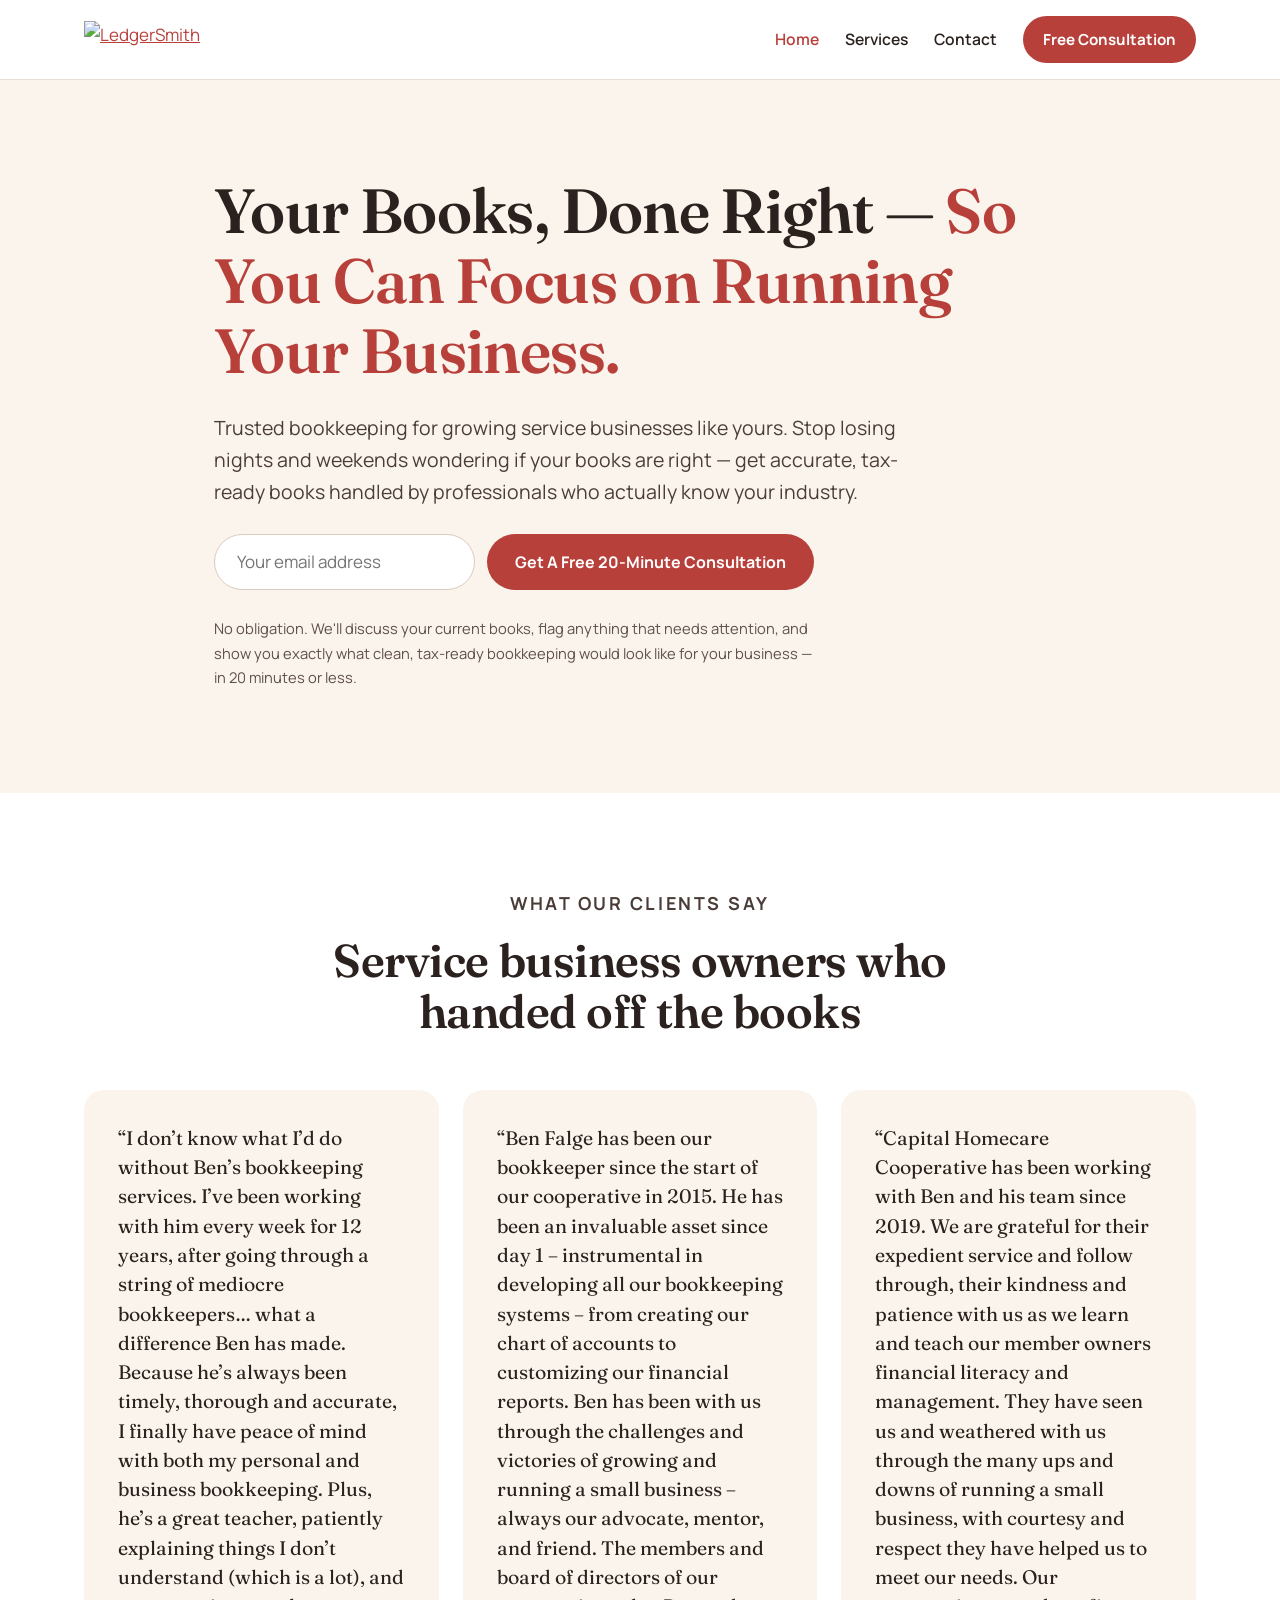
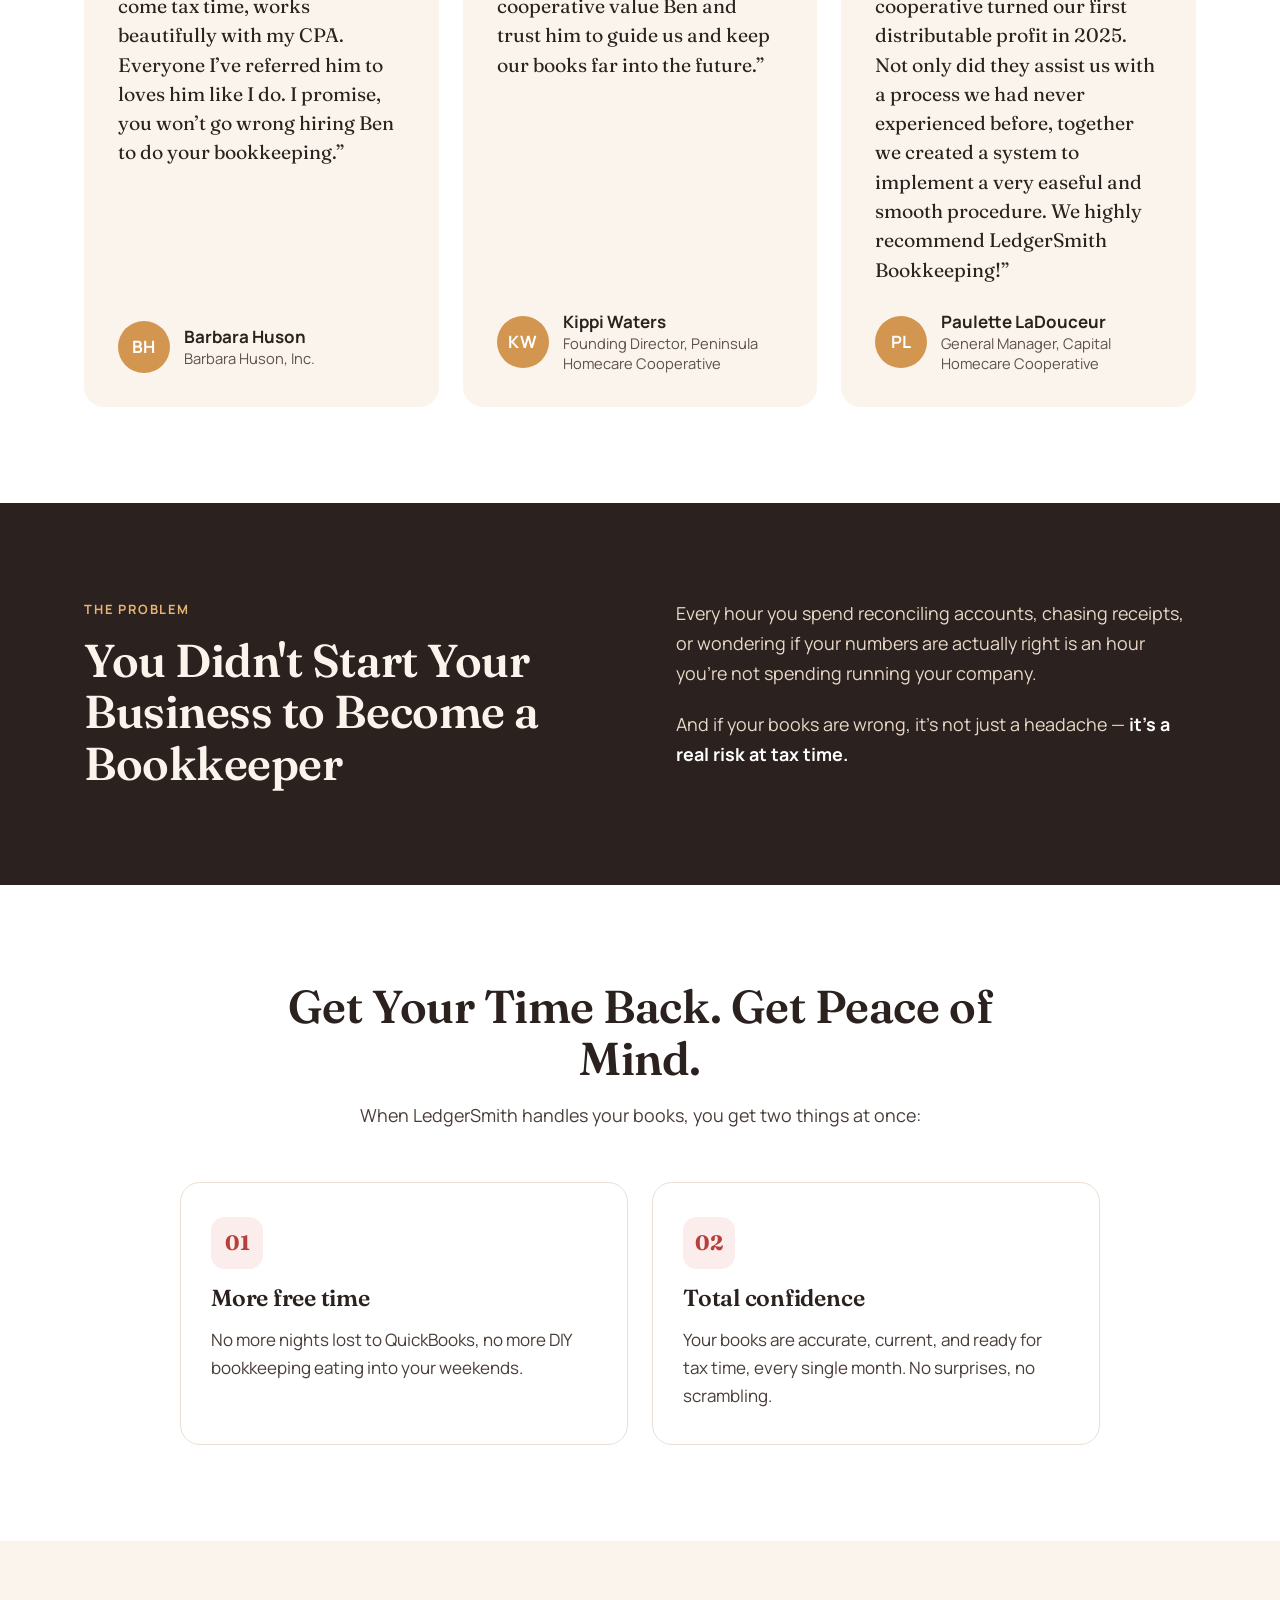
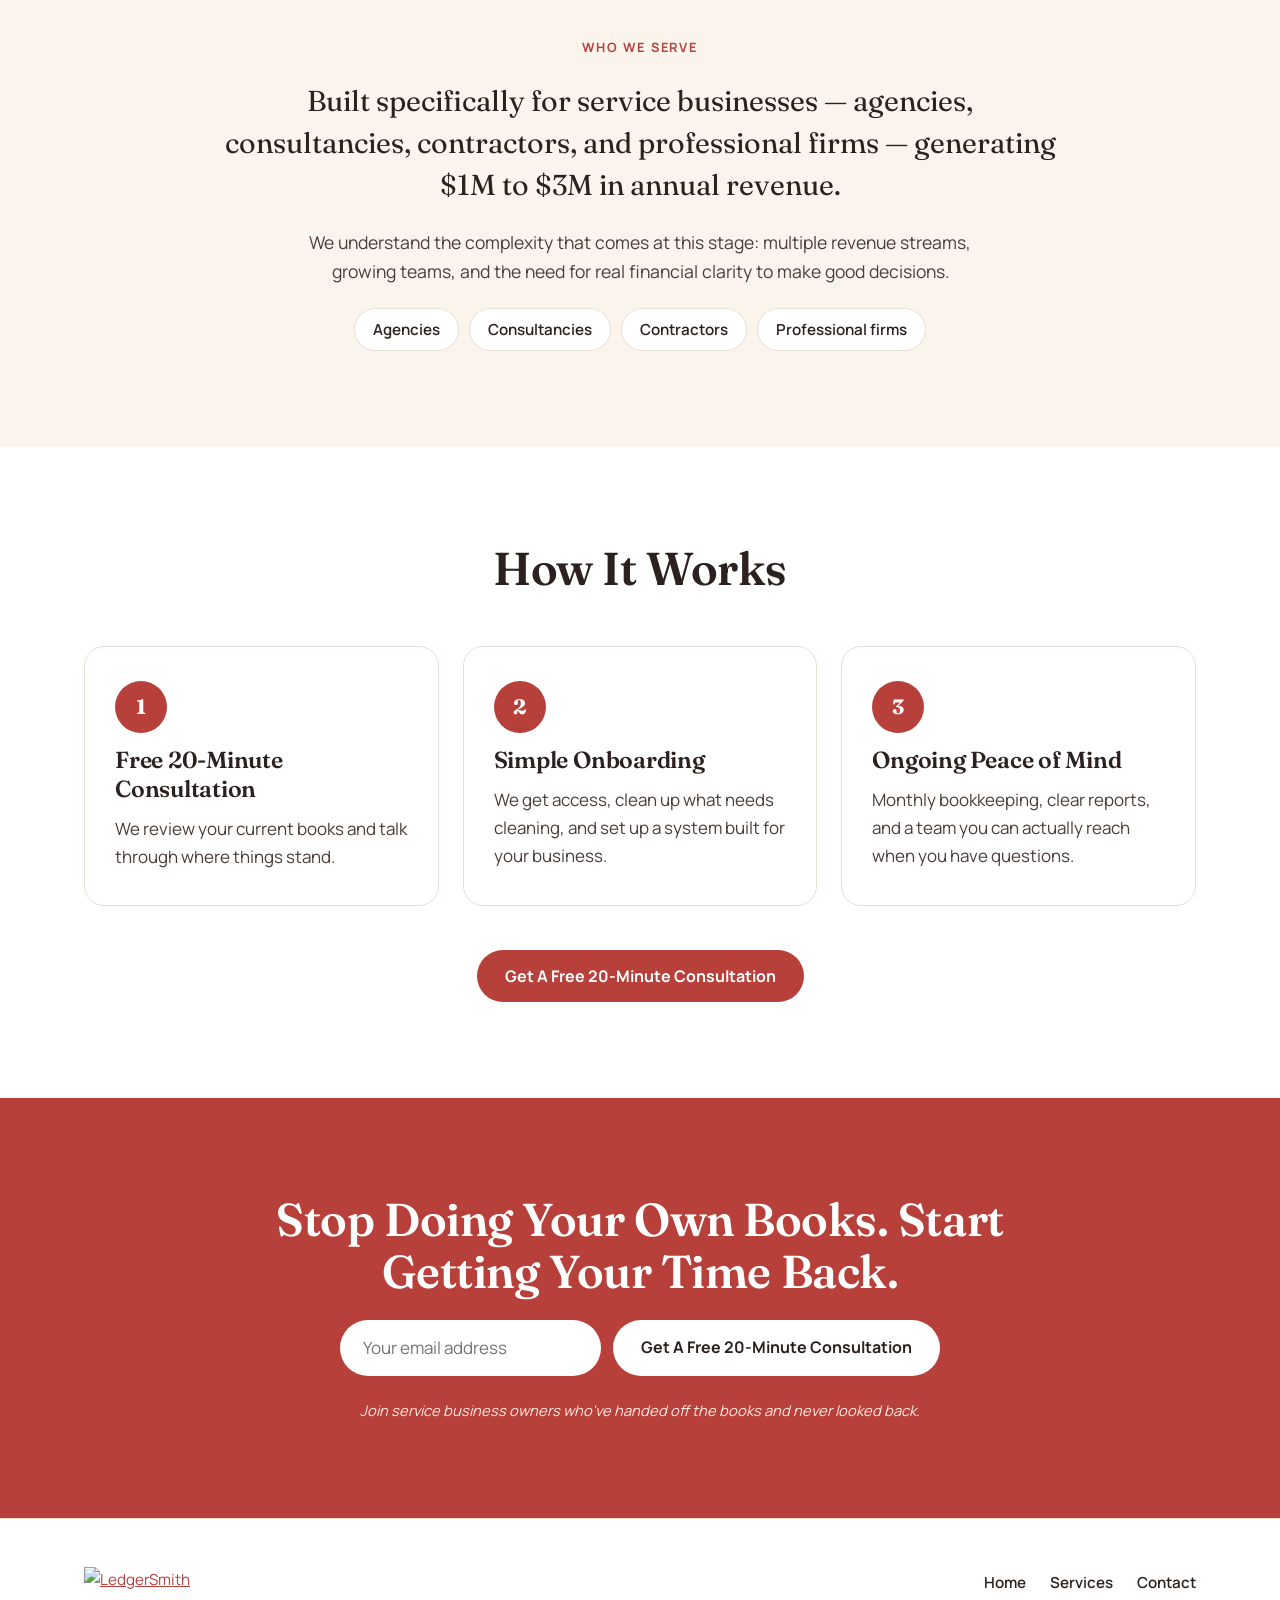
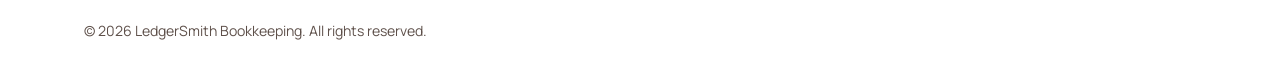
==== index.html @ 86f38a1b "Merge pull request #14 from LedgerSmithBookkkeeping/main Merge changes in main into dev" ====
<!doctype html>
<html lang="en">
<head>
  <meta charset="utf-8">
  <meta name="viewport" content="width=device-width, initial-scale=1">
  <title>LedgerSmith Bookkeeping | Bookkeeping for Growing Service Businesses</title>
  <meta name="description" content="Accurate, tax-ready bookkeeping for service businesses earning $1M–$3M. Get a free 20-minute consultation with LedgerSmith.">
  <meta property="og:title" content="LedgerSmith Bookkeeping">
  <meta property="og:description" content="Your books, done right — so you can focus on running your business.">
  <meta property="og:image" content="/assets/ledgersmith-logo.png">
  <link rel="icon" type="image/png" href="/assets/favicon.png">
  <link rel="apple-touch-icon" href="/assets/apple-touch-icon.png">
  <link rel="preconnect" href="https://fonts.googleapis.com">
  <link rel="preconnect" href="https://fonts.gstatic.com" crossorigin>
  <link href="https://fonts.googleapis.com/css2?family=Fraunces:opsz,wght@9..144,500;9..144,600;9..144,700&family=Manrope:wght@400;500;600;700&display=swap" rel="stylesheet">
  <link rel="stylesheet" href="/styles.css">
</head>
<body>
  <a class="skip-link" href="#main">Skip to content</a>

  <header class="site-header">
    <div class="container">
      <a class="logo" href="/" aria-label="LedgerSmith home"><img src="/assets/ledgersmith-logo.png" alt="LedgerSmith" width="900" height="162"></a>
      <nav class="nav" aria-label="Main">
        <a href="/" aria-current="page">Home</a>
        <a href="/services">Services</a>
        <a href="/contact">Contact</a>
        <a class="btn" href="#consultation">Free Consultation</a>
      </nav>
    </div>
  </header>

  <main id="main">
    <!-- HERO -->
    <section class="hero" id="consultation">
      <div class="container">
        <h1>Your Books, Done Right — <span>So You Can Focus on Running Your Business.</span></h1>
        <p class="lead">Trusted bookkeeping for growing service businesses like yours. Stop losing nights and weekends wondering if your books are right — get accurate, tax-ready books handled by professionals who actually know your industry.</p>
        <form class="capture js-form" action="https://formspree.io/f/YOUR_FORM_ID" method="POST">
          <input type="hidden" name="form" value="Home – hero consultation">
          <label for="hero-email">Email address</label>
          <input id="hero-email" type="email" name="email" placeholder="Your email address" autocomplete="email" required>
          <button class="btn" type="submit">Get A Free 20-Minute Consultation</button>
          <p class="form-status" role="status" aria-live="polite"></p>
        </form>
        <p class="micro">No obligation. We'll discuss your current books, flag anything that needs attention, and show you exactly what clean, tax-ready bookkeeping would look like for your business — in 20 minutes or less.</p>
      </div>
    </section>

    <!-- TESTIMONIALS -->
    <section class="section">
      <div class="container">
        <div class="section-head">
          <p class="eyebrow">What our clients say</p>
          <h2>Service business owners who handed off the books</h2>
        </div>
        <div class="quotes">
          <figure class="quote">
            <blockquote>“I don’t know what I’d do without Ben’s bookkeeping services. I’ve been working with him every week for 12 years, after going through a string of mediocre bookkeepers… what a difference Ben has made. Because he’s always been timely, thorough and accurate, I finally have peace of mind with both my personal and business bookkeeping. Plus, he’s a great teacher, patiently explaining things I don’t understand (which is a lot), and come tax time, works beautifully with my CPA. Everyone I’ve referred him to loves him like I do. I promise, you won’t go wrong hiring Ben to do your bookkeeping.”</blockquote>
            <figcaption><div class="avatar avatar--initials" aria-hidden="true">BH</div><div class="who"><strong>Barbara Huson</strong><span>Barbara Huson, Inc.</span></div></figcaption>
          </figure>
          <figure class="quote">
            <blockquote>“Ben Falge has been our bookkeeper since the start of our cooperative in 2015. He has been an invaluable asset since day 1 – instrumental in developing all our bookkeeping systems – from creating our chart of accounts to customizing our financial reports. Ben has been with us through the challenges and victories of growing and running a small business – always our advocate, mentor, and friend. The members and board of directors of our cooperative value Ben and trust him to guide us and keep our books far into the future.”</blockquote>
            <figcaption><div class="avatar avatar--initials" aria-hidden="true">KW</div><div class="who"><strong>Kippi Waters</strong><span>Founding Director, Peninsula Homecare Cooperative</span></div></figcaption>
          </figure>
          <figure class="quote">
            <blockquote>“Capital Homecare Cooperative has been working with Ben and his team since 2019. We are grateful for their expedient service and follow through, their kindness and patience with us as we learn and teach our member owners financial literacy and management. They have seen us and weathered with us through the many ups and downs of running a small business, with courtesy and respect they have helped us to meet our needs. Our cooperative turned our first distributable profit in 2025. Not only did they assist us with a process we had never experienced before, together we created a system to implement a very easeful and smooth procedure. We highly recommend LedgerSmith Bookkeeping!”</blockquote>
            <figcaption><div class="avatar avatar--initials" aria-hidden="true">PL</div><div class="who"><strong>Paulette LaDouceur</strong><span>General Manager, Capital Homecare Cooperative</span></div></figcaption>
          </figure>
        </div>
      </div>
    </section>

    <!-- THE PROBLEM -->
    <section class="section section--dark">
      <div class="container split">
        <div>
          <p class="eyebrow">The problem</p>
          <h2 style="margin-top:14px">You Didn't Start Your Business to Become a Bookkeeper</h2>
        </div>
        <div class="body">
          <p>Every hour you spend reconciling accounts, chasing receipts, or wondering if your numbers are actually right is an hour you're not spending running your company.</p>
          <p>And if your books are wrong, it's not just a headache — <strong>it's a real risk at tax time.</strong></p>
        </div>
      </div>
    </section>

    <!-- THE BENEFIT -->
    <section class="section">
      <div class="container">
        <div class="section-head">
          <h2>Get Your Time Back. Get Peace of Mind.</h2>
          <p>When LedgerSmith handles your books, you get two things at once:</p>
        </div>
        <div class="cards cards--2">
          <div class="card">
            <div class="num" aria-hidden="true">01</div>
            <h3>More free time</h3>
            <p>No more nights lost to QuickBooks, no more DIY bookkeeping eating into your weekends.</p>
          </div>
          <div class="card">
            <div class="num" aria-hidden="true">02</div>
            <h3>Total confidence</h3>
            <p>Your books are accurate, current, and ready for tax time, every single month. No surprises, no scrambling.</p>
          </div>
        </div>
      </div>
    </section>

    <!-- WHO WE SERVE -->
    <section class="section section--sand">
      <div class="container serve">
        <p class="eyebrow">Who we serve</p>
        <p class="statement">Built specifically for service businesses — agencies, consultancies, contractors, and professional firms — generating $1M to $3M in annual revenue.</p>
        <p style="color:var(--ink-soft); font-size:1.1rem; max-width:720px; margin:0 auto;">We understand the complexity that comes at this stage: multiple revenue streams, growing teams, and the need for real financial clarity to make good decisions.</p>
        <div class="tags" aria-label="Industries we serve">
          <span>Agencies</span><span>Consultancies</span><span>Contractors</span><span>Professional firms</span>
        </div>
      </div>
    </section>

    <!-- HOW IT WORKS -->
    <section class="section">
      <div class="container">
        <div class="section-head">
          <h2>How It Works</h2>
        </div>
        <ol class="steps">
          <li>
            <h3>Free 20-Minute Consultation</h3>
            <p>We review your current books and talk through where things stand.</p>
          </li>
          <li>
            <h3>Simple Onboarding</h3>
            <p>We get access, clean up what needs cleaning, and set up a system built for your business.</p>
          </li>
          <li>
            <h3>Ongoing Peace of Mind</h3>
            <p>Monthly bookkeeping, clear reports, and a team you can actually reach when you have questions.</p>
          </li>
        </ol>
        <div class="center-cta"><a class="btn" href="#consultation">Get A Free 20-Minute Consultation</a></div>
      </div>
    </section>

    <!-- CLOSING CTA -->
    <section class="section section--red cta">
      <div class="container">
        <h2>Stop Doing Your Own Books. Start Getting Your Time Back.</h2>
        <form class="capture capture--center js-form" action="https://formspree.io/f/YOUR_FORM_ID" method="POST">
          <input type="hidden" name="form" value="Home – closing consultation">
          <label for="cta-email">Email address</label>
          <input id="cta-email" type="email" name="email" placeholder="Your email address" autocomplete="email" required>
          <button class="btn btn--light" type="submit">Get A Free 20-Minute Consultation</button>
          <p class="form-status" role="status" aria-live="polite" style="width:100%"></p>
        </form>
        <p class="micro"><em>Join service business owners who've handed off the books and never looked back.</em></p>
      </div>
    </section>
  </main>

  <footer class="site-footer">
    <div class="container">
      <a class="logo" href="/" aria-label="LedgerSmith home"><img src="/assets/ledgersmith-logo.png" alt="LedgerSmith" width="900" height="162"></a>
      <nav aria-label="Footer">
        <a href="/">Home</a>
        <a href="/services">Services</a>
        <a href="/contact">Contact</a>
      </nav>
      <p class="copyright">© <span class="js-year">2026</span> LedgerSmith Bookkeeping. All rights reserved.</p>
    </div>
  </footer>

  <script src="/forms.js" defer></script>
</body>
</html>
---- styles.css ----
/* LedgerSmith — shared styles */
:root {
  --red: #B8403B;        /* buttons, accents (logo red darkened for contrast) */
  --red-logo: #CF4D48;
  --red-dark: #9A3430;
  --gold: #D29650;
  --gold-light: #E8B475;
  --ink: #2B211E;        /* headings, body text, dark sections */
  --ink-soft: #4A3D38;
  --muted: #5E504A;
  --sand: #FBF4EC;
  --sand-deep: #F1E3D3;
  --line: #EADFD3;
  --white: #FFFFFF;
  --serif: 'Fraunces', Georgia, 'Times New Roman', serif;
  --sans: 'Manrope', system-ui, -apple-system, 'Segoe UI', sans-serif;
  --radius: 20px;
  --max: 1160px;
}

*, *::before, *::after { box-sizing: border-box; }
html { -webkit-text-size-adjust: 100%; scroll-behavior: smooth; }
body {
  margin: 0;
  font-family: var(--sans);
  font-size: 17px;
  line-height: 1.65;
  color: var(--ink);
  background: var(--white);
}
img { max-width: 100%; display: block; }
a { color: var(--red); }
a:hover { color: var(--red-dark); }

h1, h2, h3 {
  font-family: var(--serif);
  font-weight: 600;
  line-height: 1.12;
  letter-spacing: -0.01em;
  margin: 0;
  color: inherit;
}
h1 { font-size: clamp(2.3rem, 5vw, 3.9rem); }
h2 { font-size: clamp(1.9rem, 3.6vw, 2.9rem); }
h3 { font-size: 1.45rem; line-height: 1.25; }
p { margin: 0; }

.container { width: 100%; max-width: var(--max); margin: 0 auto; padding: 0 24px; }
.section { padding: 96px 0; }
.section--sand { background: var(--sand); }
.section--dark { background: var(--ink); color: var(--sand); }
.section--red { background: var(--red); color: var(--white); }
.section-head { max-width: 760px; margin: 0 auto 52px; text-align: center; display: grid; gap: 16px; }
.section-head p { font-size: 1.12rem; color: var(--ink-soft); }
.section--dark .section-head p { color: #E9D9C8; }

.eyebrow {
  font-size: 0.8rem;
  font-weight: 700;
  letter-spacing: 0.14em;
  text-transform: uppercase;
  color: var(--red);
}
.section--dark .eyebrow { color: var(--gold-light); }

.skip-link { position: absolute; left: -9999px; top: 0; }
.skip-link:focus { left: 16px; top: 16px; background: var(--white); padding: 10px 16px; z-index: 100; border-radius: 8px; }

/* ---------- Header ---------- */
.site-header { background: var(--white); border-bottom: 1px solid var(--line); position: sticky; top: 0; z-index: 50; }
.site-header .container { display: flex; align-items: center; justify-content: space-between; gap: 16px 28px; flex-wrap: wrap; padding-top: 16px; padding-bottom: 16px; }
.logo img { height: 38px; width: auto; }
.nav { display: flex; align-items: center; flex-wrap: wrap; gap: 6px 26px; font-weight: 600; font-size: 0.98rem; }
.nav a { color: var(--ink); text-decoration: none; padding: 8px 0; }
.nav a:hover, .nav a[aria-current="page"] { color: var(--red); }
.nav .btn { padding: 11px 20px; min-height: 44px; font-size: 0.95rem; }

/* ---------- Buttons ---------- */
.btn {
  display: inline-flex; align-items: center; justify-content: center;
  min-height: 52px; padding: 0 28px;
  border-radius: 999px; border: 0;
  background: var(--red); color: var(--white) !important;
  font: inherit; font-weight: 700; font-size: 1rem;
  text-decoration: none; cursor: pointer; text-align: center;
  transition: background .15s ease;
}
.btn:hover { background: var(--red-dark); }
.btn--light { background: var(--white); color: var(--ink) !important; }
.btn--light:hover { background: var(--sand-deep); }
.btn--gold { background: var(--gold-light); color: var(--ink) !important; }
.btn--gold:hover { background: var(--gold); }

/* ---------- Email capture ---------- */
.capture { display: flex; flex-wrap: wrap; gap: 12px; max-width: 600px; }
.capture label { position: absolute; width: 1px; height: 1px; overflow: hidden; clip: rect(0 0 0 0); white-space: nowrap; }
.capture input {
  flex: 1 1 240px; min-width: 0; min-height: 56px;
  padding: 0 22px; border-radius: 999px;
  border: 1.5px solid #D9CBBE; background: var(--white);
  font: inherit; color: var(--ink);
}
.capture input:focus { outline: 3px solid rgba(184, 64, 59, .25); border-color: var(--red); }
.capture .btn { flex: 0 0 auto; min-height: 56px; }
.capture--center { margin: 0 auto; justify-content: center; }
.micro { font-size: 0.92rem; color: var(--muted); max-width: 600px; }
.section--red .micro, .section--red .capture input { border-color: transparent; }
.section--red .micro { color: #FFE9E1; }
.form-status { font-weight: 600; min-height: 1.4em; }

/* ---------- Hero ---------- */
.hero { background: var(--sand); padding: 96px 0 104px; }
.hero .container { display: grid; gap: 26px; max-width: 900px; }
.hero h1 span { color: var(--red); }
.hero .lead { font-size: 1.22rem; color: var(--ink-soft); max-width: 720px; }
.trust { display: flex; flex-wrap: wrap; gap: 10px 26px; font-size: 0.95rem; color: var(--muted); font-weight: 600; margin-top: 4px; }
.trust span::before { content: "✓"; color: var(--red); margin-right: 8px; font-weight: 700; }

/* ---------- Testimonials ---------- */
.quotes { display: grid; grid-template-columns: repeat(auto-fit, minmax(280px, 1fr)); gap: 24px; }
.quote {
  margin: 0; background: var(--sand); border-radius: var(--radius);
  padding: 34px; display: flex; flex-direction: column; justify-content: space-between; gap: 26px;
}
.quote blockquote { margin: 0; font-family: var(--serif); font-size: 1.22rem; line-height: 1.5; }
.quote figcaption { display: flex; align-items: center; gap: 14px; }
.quote .avatar { width: 52px; height: 52px; border-radius: 50%; background: var(--sand-deep); border: 2px dashed var(--gold); flex: 0 0 auto; }
.quotes--single { grid-template-columns: 1fr; max-width: 820px; margin: 0 auto; }
.quotes--pair { grid-template-columns: repeat(auto-fit, minmax(320px, 1fr)); max-width: 1080px; margin: 0 auto; }
.quote .avatar--initials { border: 0; background: var(--gold); color: var(--white); display: grid; place-items: center; font-weight: 700; letter-spacing: 0.04em; }
.quote .who { display: grid; line-height: 1.35; }
.quote .who strong { font-weight: 700; }
.quote .who span { font-size: 0.92rem; color: var(--muted); }

/* ---------- Split / problem ---------- */
.split { display: grid; grid-template-columns: repeat(auto-fit, minmax(300px, 1fr)); gap: 40px 72px; align-items: start; }
.split h2 { max-width: 520px; }
.split .body { display: grid; gap: 22px; font-size: 1.12rem; color: #E9D9C8; }
.split .body strong { color: var(--white); }

/* ---------- Cards ---------- */
.cards { display: grid; grid-template-columns: repeat(auto-fit, minmax(270px, 1fr)); gap: 24px; }
.card {
  background: var(--white); border: 1.5px solid var(--line); border-radius: var(--radius);
  padding: 34px 30px; display: flex; flex-direction: column; gap: 14px;
}
.section--sand .card { border-color: transparent; }
.card .num {
  width: 52px; height: 52px; border-radius: 14px; background: #FBEDEC; color: var(--red);
  display: grid; place-items: center; font-family: var(--serif); font-weight: 700; font-size: 1.3rem;
}
.card p { color: var(--ink-soft); }
.cards--2 { max-width: 920px; margin: 0 auto; }

/* ---------- Who we serve ---------- */
.serve { max-width: 900px; margin: 0 auto; text-align: center; display: grid; gap: 22px; }
.serve .statement { font-family: var(--serif); font-size: clamp(1.35rem, 2.4vw, 1.8rem); line-height: 1.45; }
.tags { display: flex; flex-wrap: wrap; justify-content: center; gap: 10px; }
.tags span { border: 1.5px solid var(--line); border-radius: 999px; padding: 8px 18px; font-weight: 600; font-size: 0.95rem; background: var(--white); }

/* ---------- Steps ---------- */
.steps { display: grid; grid-template-columns: repeat(auto-fit, minmax(260px, 1fr)); gap: 24px; counter-reset: step; list-style: none; padding: 0; margin: 0; }
.steps li { background: var(--white); border: 1.5px solid var(--line); border-radius: var(--radius); padding: 34px 30px; display: grid; gap: 12px; align-content: start; }
.steps li::before {
  counter-increment: step; content: counter(step);
  width: 52px; height: 52px; border-radius: 50%; background: var(--red); color: var(--white);
  display: grid; place-items: center; font-family: var(--serif); font-weight: 700; font-size: 1.3rem;
}
.steps p { color: var(--ink-soft); }
.center-cta { display: flex; justify-content: center; margin-top: 44px; }

/* ---------- CTA band ---------- */
.cta { text-align: center; }
.cta .container { display: grid; gap: 22px; justify-items: center; max-width: 820px; }
.cta em { font-style: italic; }

/* ---------- Page header (inner pages) ---------- */
.page-head { background: var(--sand); padding: 88px 0 80px; }
.page-head .container { display: grid; gap: 20px; max-width: 860px; }
.page-head p { font-size: 1.2rem; color: var(--ink-soft); }

/* ---------- Services ---------- */
.services { display: grid; gap: 28px; }
.service {
  display: grid; grid-template-columns: repeat(auto-fit, minmax(300px, 1fr)); gap: 24px 56px;
  border: 1.5px solid var(--line); border-radius: var(--radius); padding: 44px 40px; background: var(--white);
}
.service .intro { display: grid; gap: 16px; align-content: start; }
.service .intro p { color: var(--ink-soft); font-size: 1.08rem; }
.service h3 { font-size: 1.8rem; }
.included { display: grid; gap: 4px; align-content: start; }
.included h4 { margin: 0 0 8px; font-size: 0.8rem; letter-spacing: 0.14em; text-transform: uppercase; color: var(--red); }
.included ul { list-style: none; margin: 0; padding: 0; display: grid; gap: 10px; }
.included li { display: flex; gap: 12px; align-items: baseline; }
.included li::before { content: ""; flex: 0 0 8px; height: 8px; border-radius: 50%; background: var(--gold); transform: translateY(-2px); }

/* ---------- Contact ---------- */
.contact-grid { display: grid; grid-template-columns: repeat(auto-fit, minmax(320px, 1fr)); gap: 40px 64px; align-items: start; }
.contact-form { background: var(--white); border-radius: var(--radius); padding: 40px 36px; display: grid; gap: 18px; border: 1.5px solid var(--line); }
.field { display: grid; gap: 8px; }
.field label { font-weight: 700; font-size: 0.95rem; }
.field input, .field select, .field textarea {
  width: 100%; min-height: 52px; padding: 12px 16px; border-radius: 12px;
  border: 1.5px solid #D9CBBE; background: var(--white); font: inherit; color: var(--ink);
}
.field textarea { min-height: 130px; resize: vertical; }
.field input:focus, .field select:focus, .field textarea:focus { outline: 3px solid rgba(184, 64, 59, .25); border-color: var(--red); }
.contact-info { display: grid; gap: 26px; }
.info-list { display: grid; gap: 14px; margin: 0; }
.info-list div { display: grid; gap: 2px; }
.info-list dt { font-size: 0.8rem; letter-spacing: 0.14em; text-transform: uppercase; color: var(--red); font-weight: 700; }
.info-list dd { margin: 0; font-size: 1.1rem; }
.closing-line { font-family: var(--serif); font-size: 1.3rem; line-height: 1.5; }

/* ---------- Footer ---------- */
.site-footer { border-top: 1px solid var(--line); padding: 48px 0 40px; font-size: 0.95rem; }
.site-footer .container { display: flex; flex-wrap: wrap; align-items: center; justify-content: space-between; gap: 20px 32px; }
.site-footer .logo img { height: 32px; }
.site-footer nav { display: flex; flex-wrap: wrap; gap: 8px 24px; font-weight: 600; }
.site-footer nav a { color: var(--ink); text-decoration: none; }
.site-footer nav a:hover { color: var(--red); }
.copyright { width: 100%; color: var(--muted); font-size: 0.88rem; }

@media (max-width: 640px) {
  body { font-size: 16px; }
  .section { padding: 72px 0; }
  .hero { padding: 64px 0 72px; }
  .page-head { padding: 64px 0 56px; }
  .service { padding: 32px 24px; }
  .contact-form { padding: 28px 22px; }
  .capture .btn { width: 100%; }
  .nav { gap: 4px 18px; font-size: 0.92rem; }
  .logo img { height: 32px; }
}

.form-status:empty { display: none; }
@media (max-width: 640px) {
  .site-header { position: static; }
}
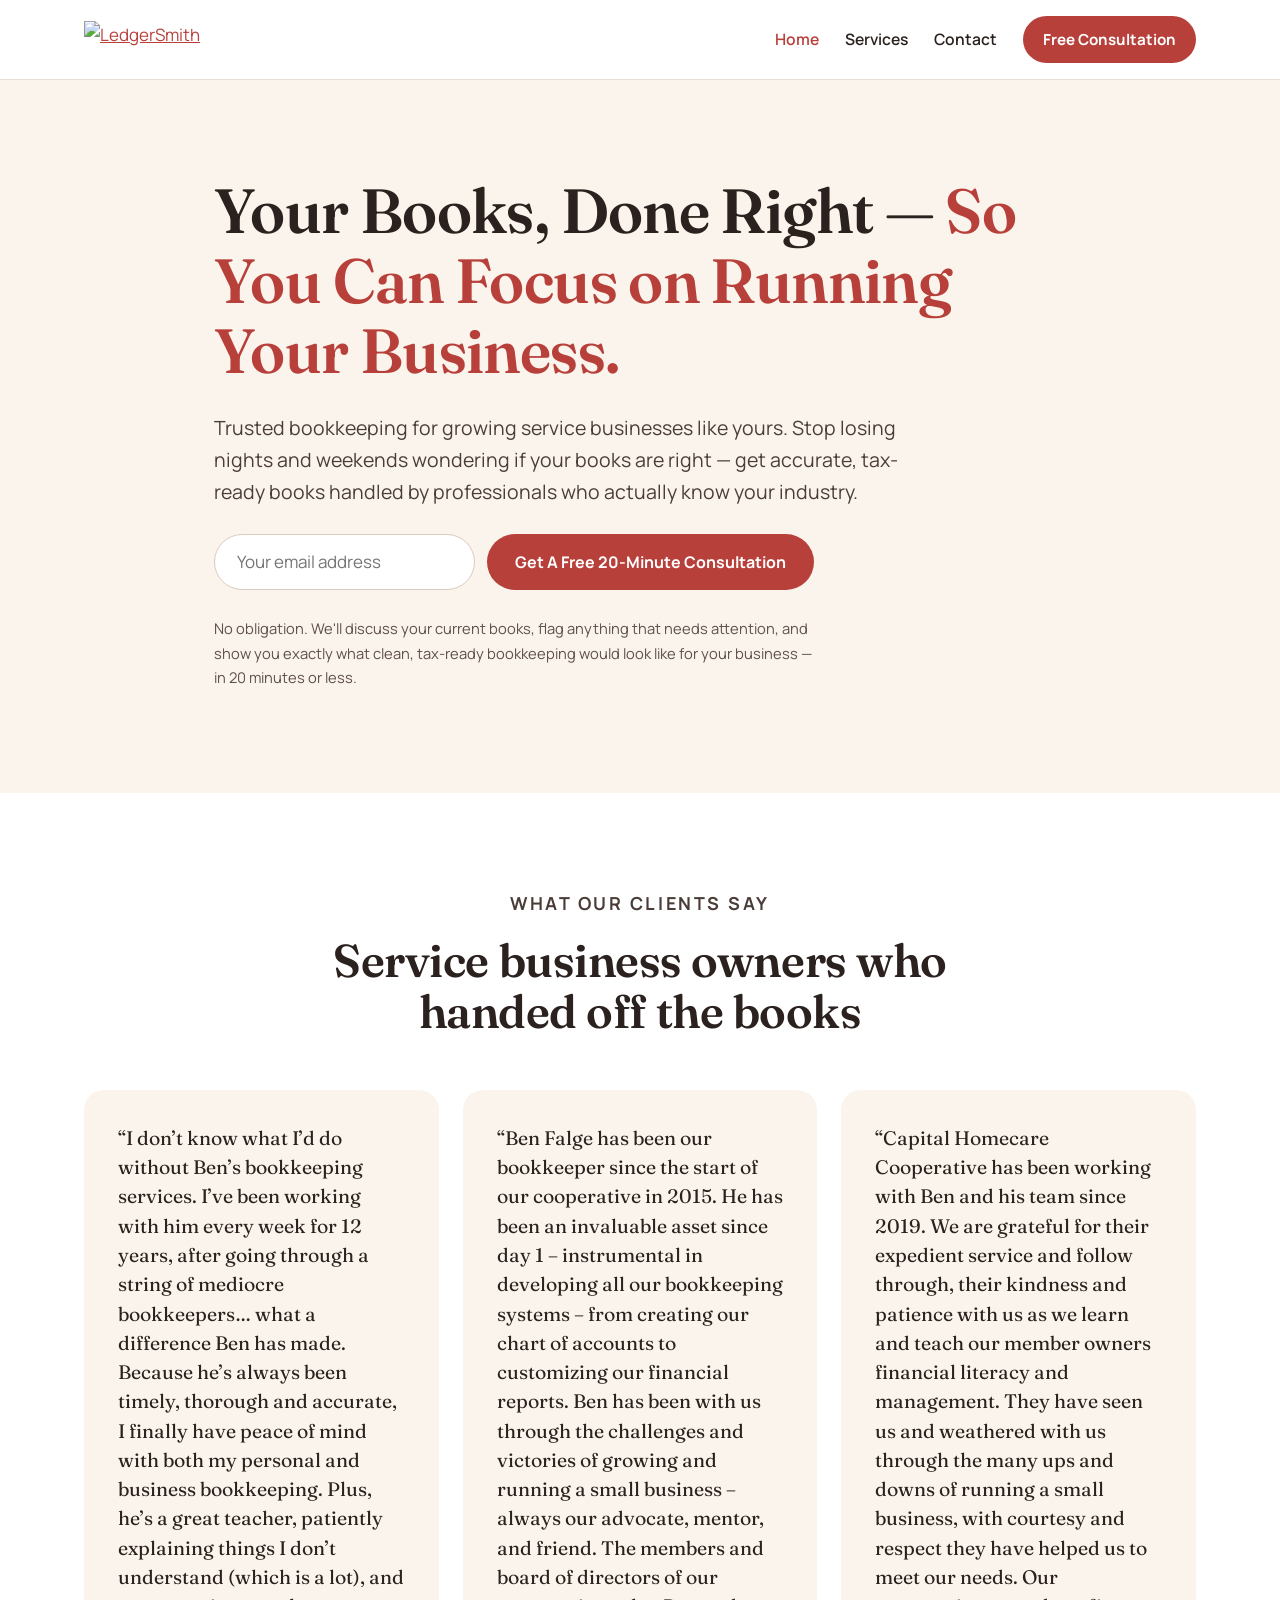
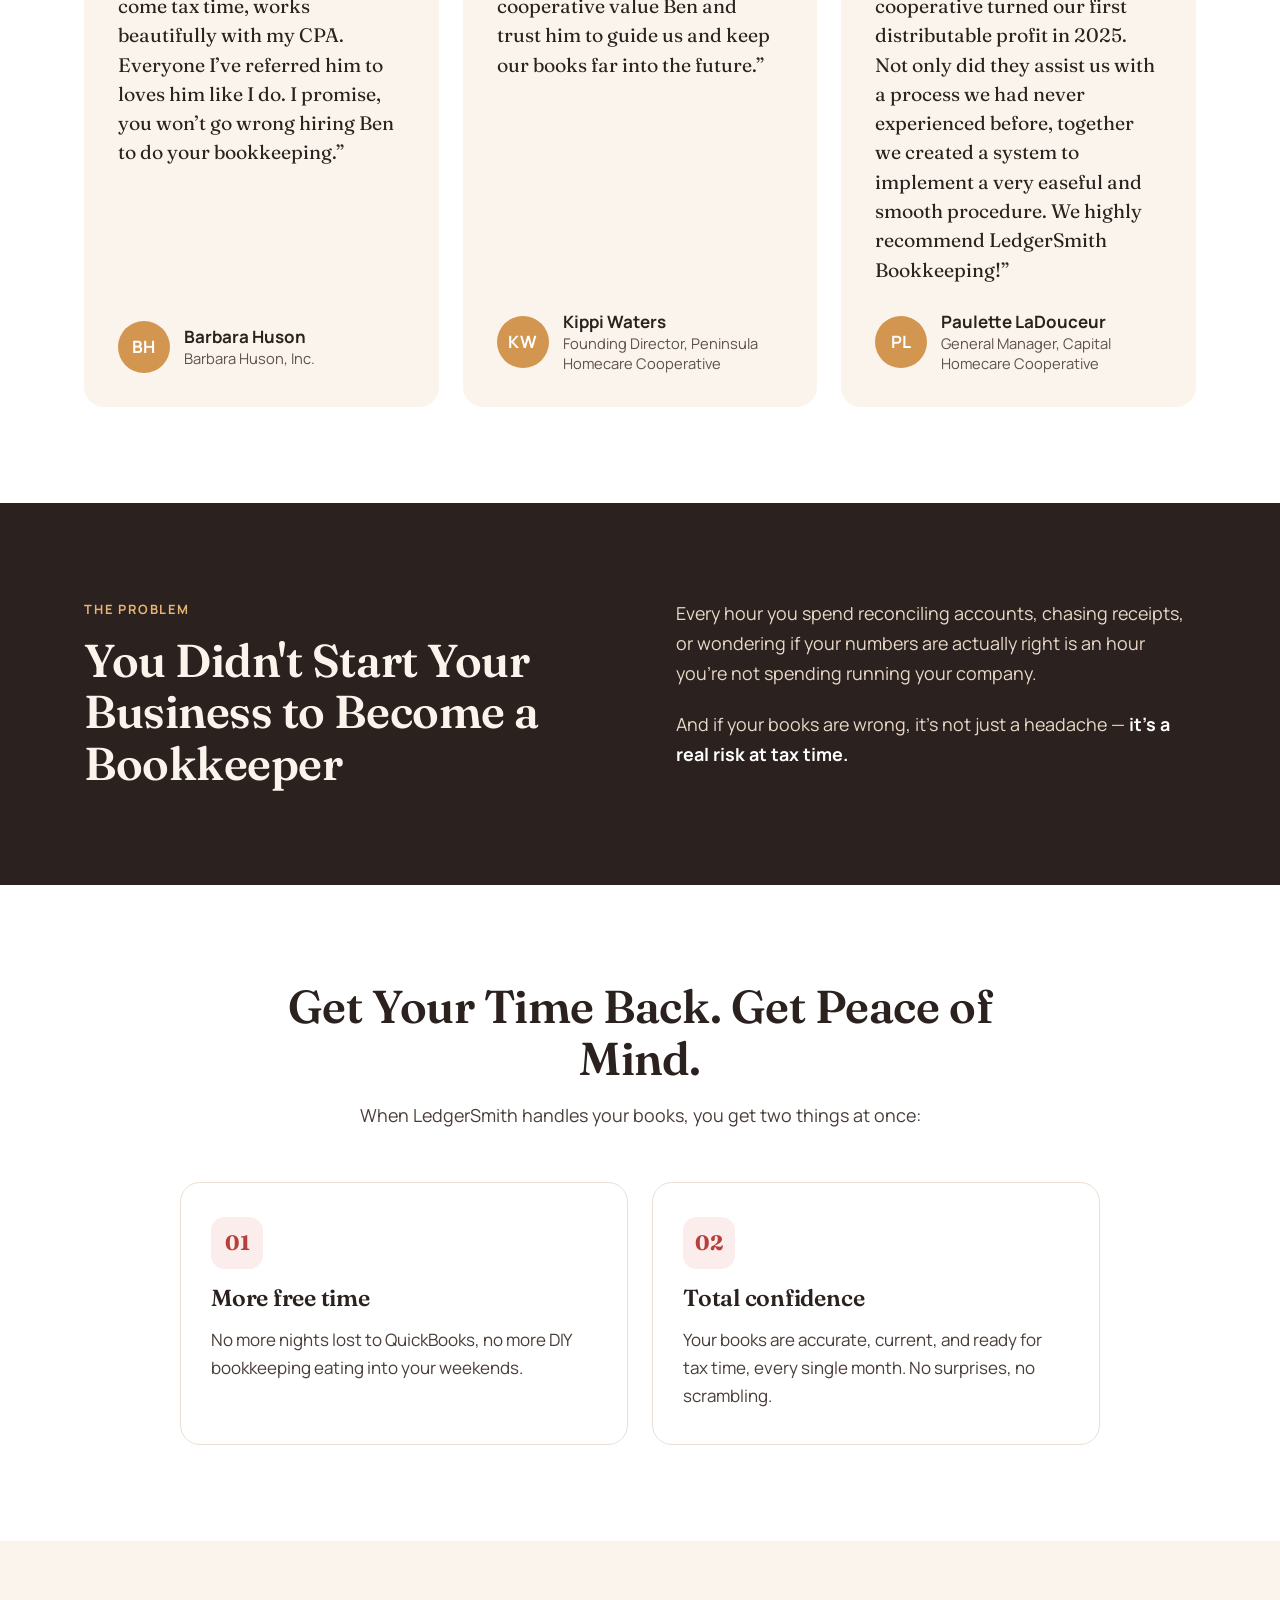
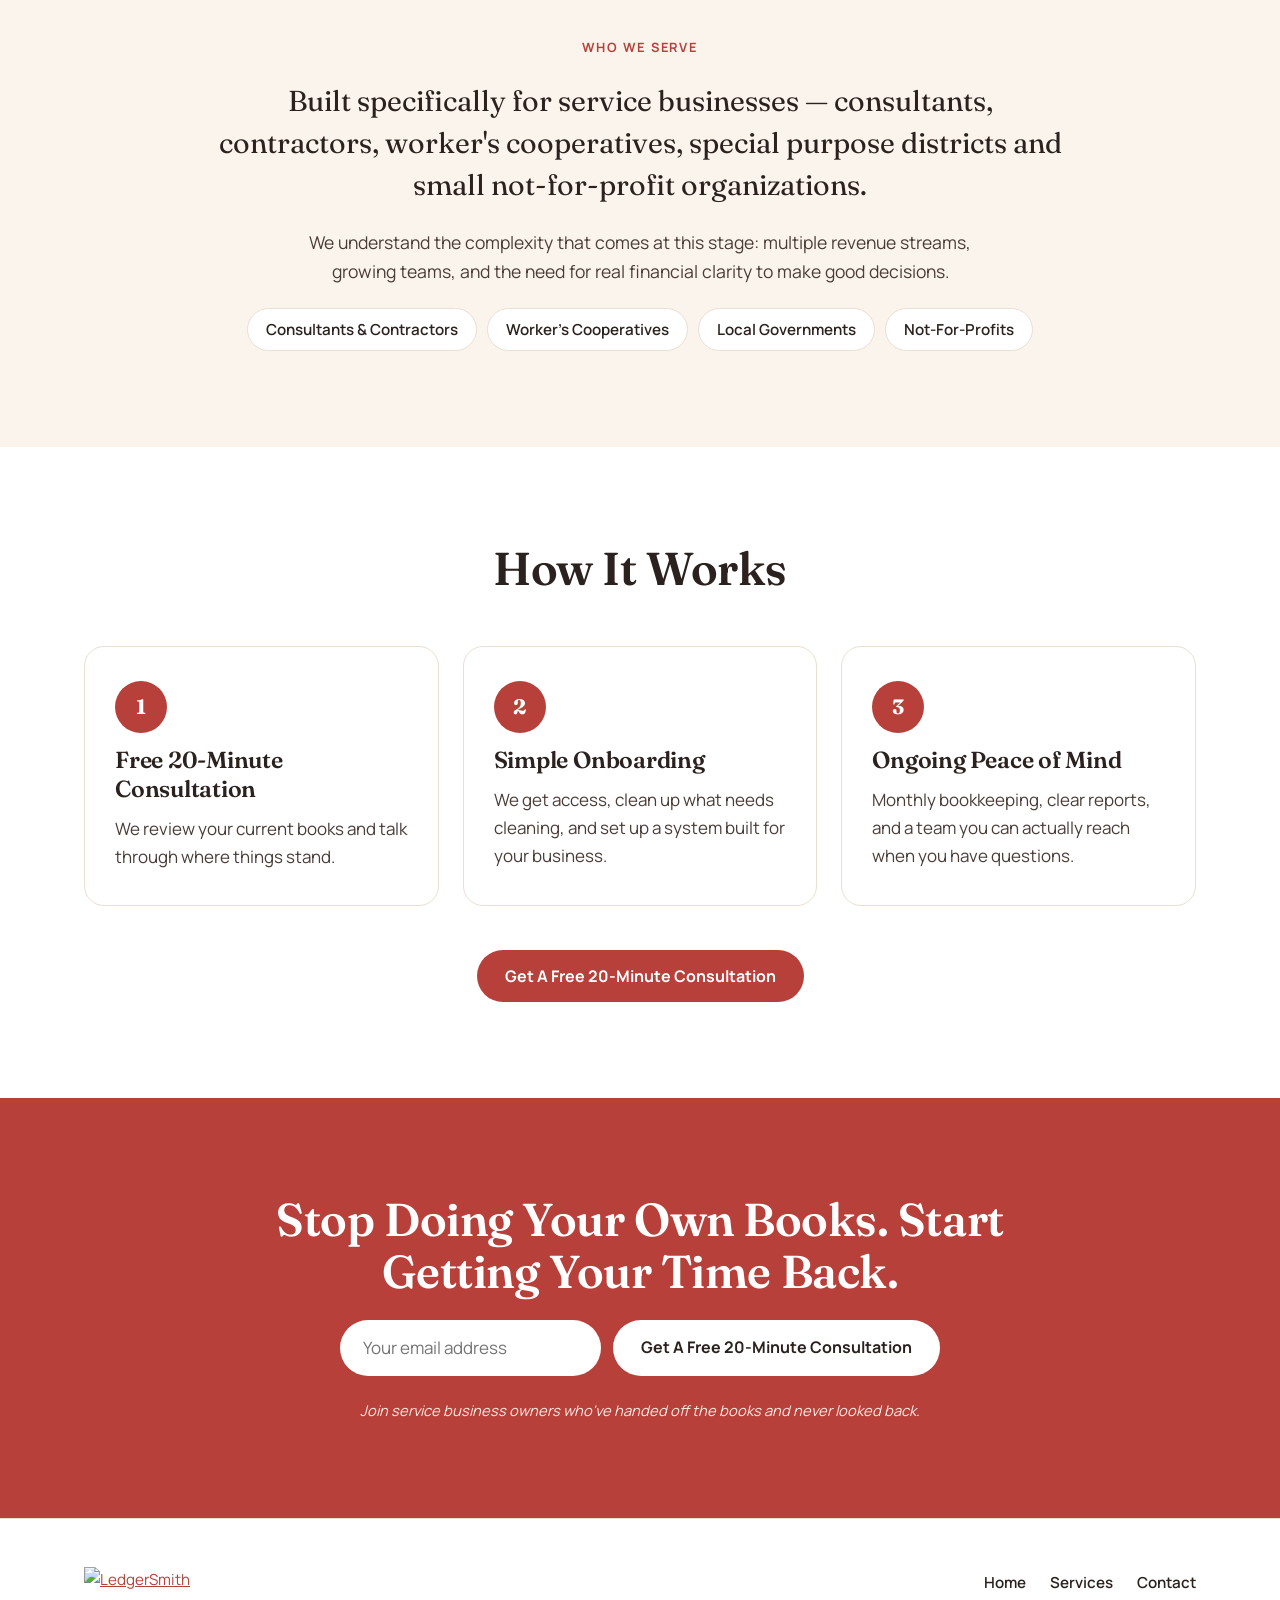
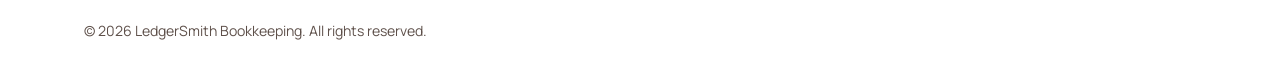
==== commit 05fe3ffa: "Merge pull request #11 from Count-Thrain/pr-branch Change to 1-3 million line." ====
--- a/index.html
+++ b/index.html
@@ -111,10 +111,10 @@
     <section class="section section--sand">
       <div class="container serve">
         <p class="eyebrow">Who we serve</p>
-        <p class="statement">Built specifically for service businesses — agencies, consultancies, contractors, and professional firms — generating $1M to $3M in annual revenue.</p>
+        <p class="statement">Built specifically for service businesses — consultants, contractors, worker's cooperatives, special purpose districts and small not-for-profit organizations.</p>
         <p style="color:var(--ink-soft); font-size:1.1rem; max-width:720px; margin:0 auto;">We understand the complexity that comes at this stage: multiple revenue streams, growing teams, and the need for real financial clarity to make good decisions.</p>
         <div class="tags" aria-label="Industries we serve">
-          <span>Agencies</span><span>Consultancies</span><span>Contractors</span><span>Professional firms</span>
+          <span>Consultants & Contractors</span><span>Worker's Cooperatives</span><span>Local Governments</span><span>Not-For-Profits</span>
         </div>
       </div>
     </section>
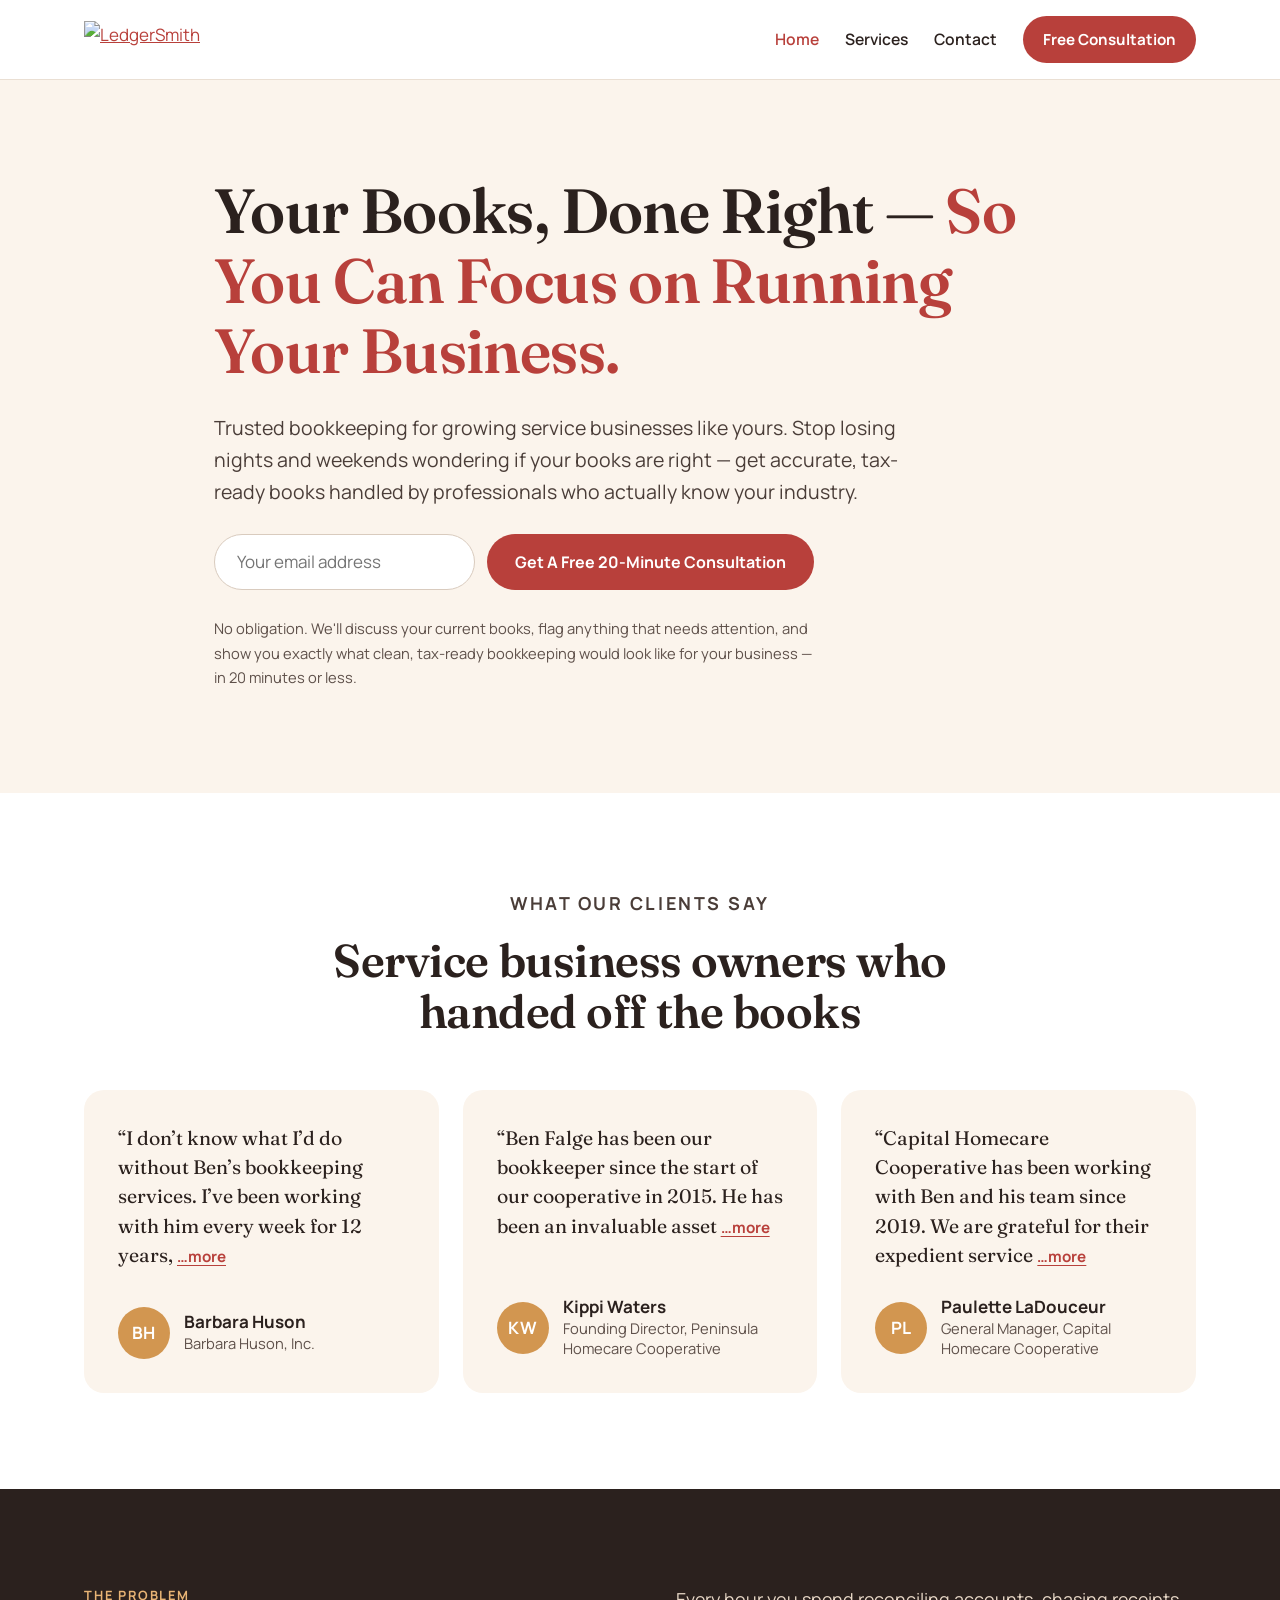
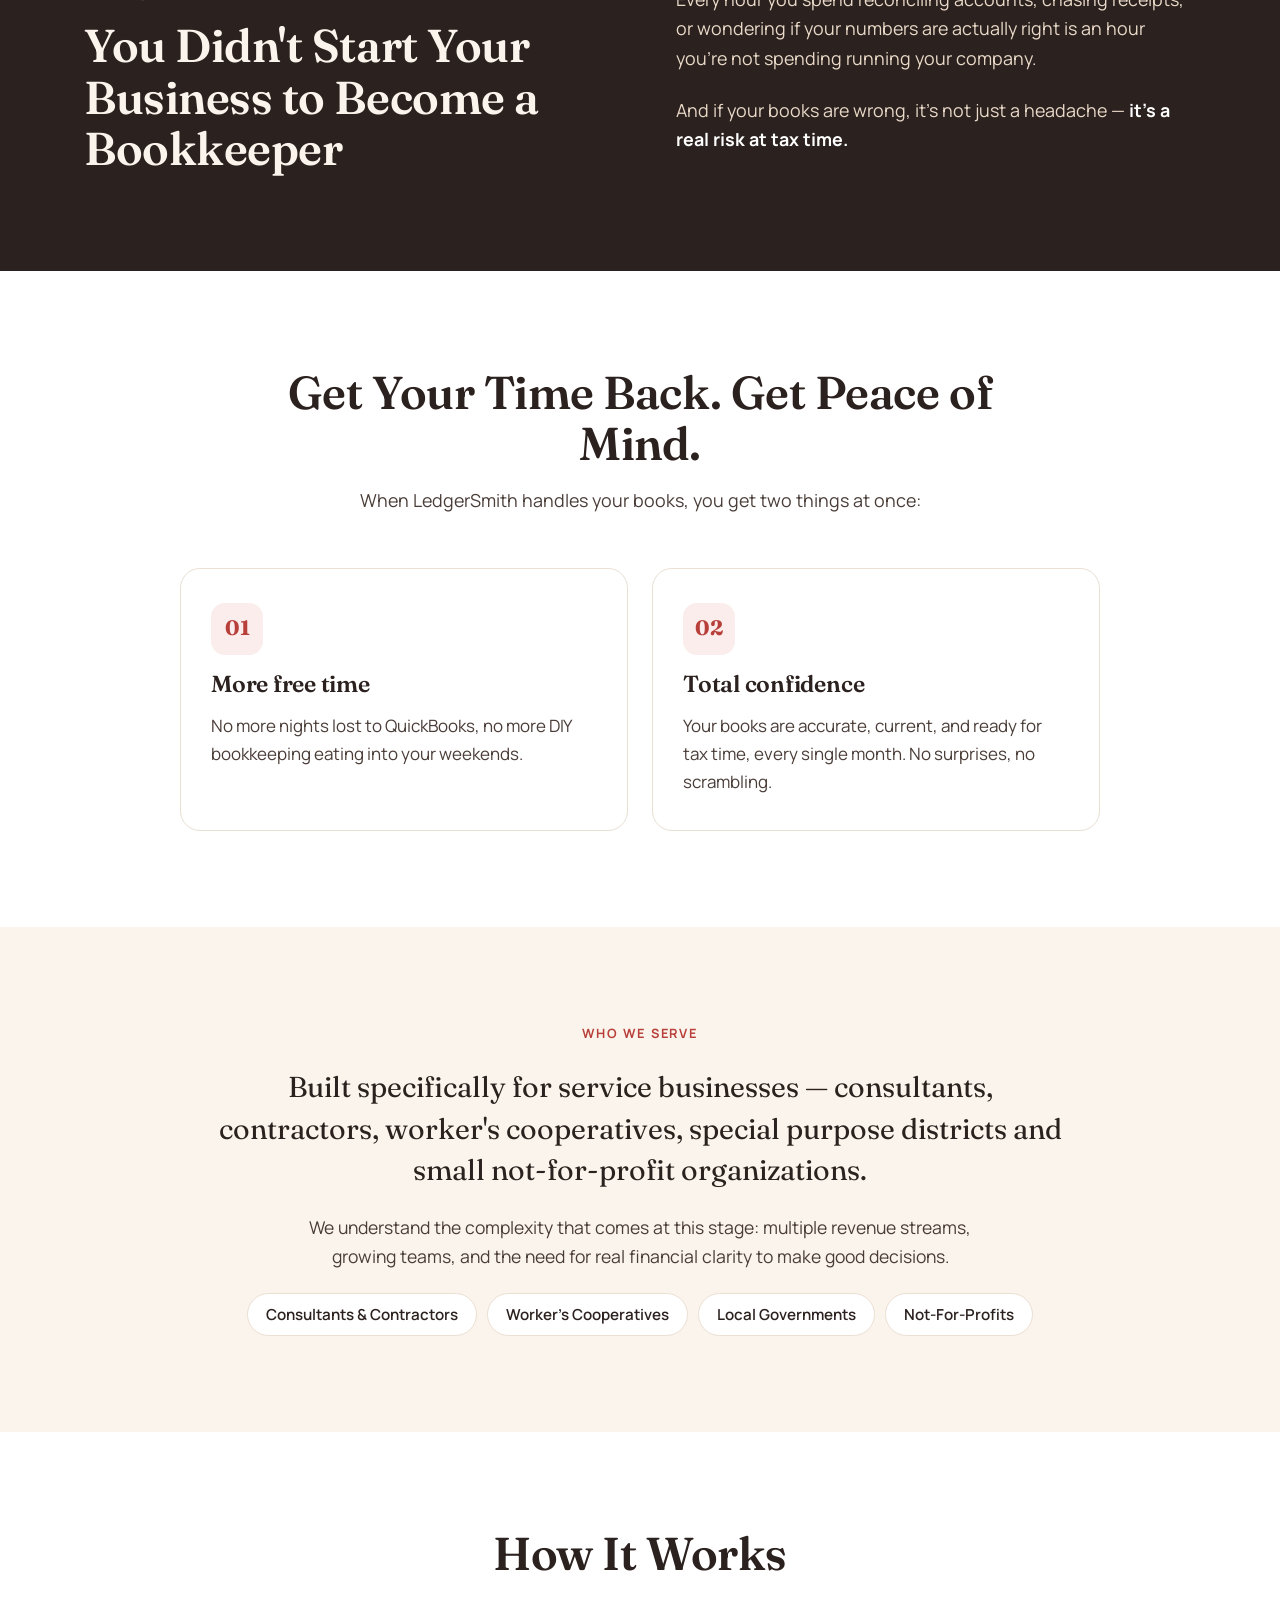
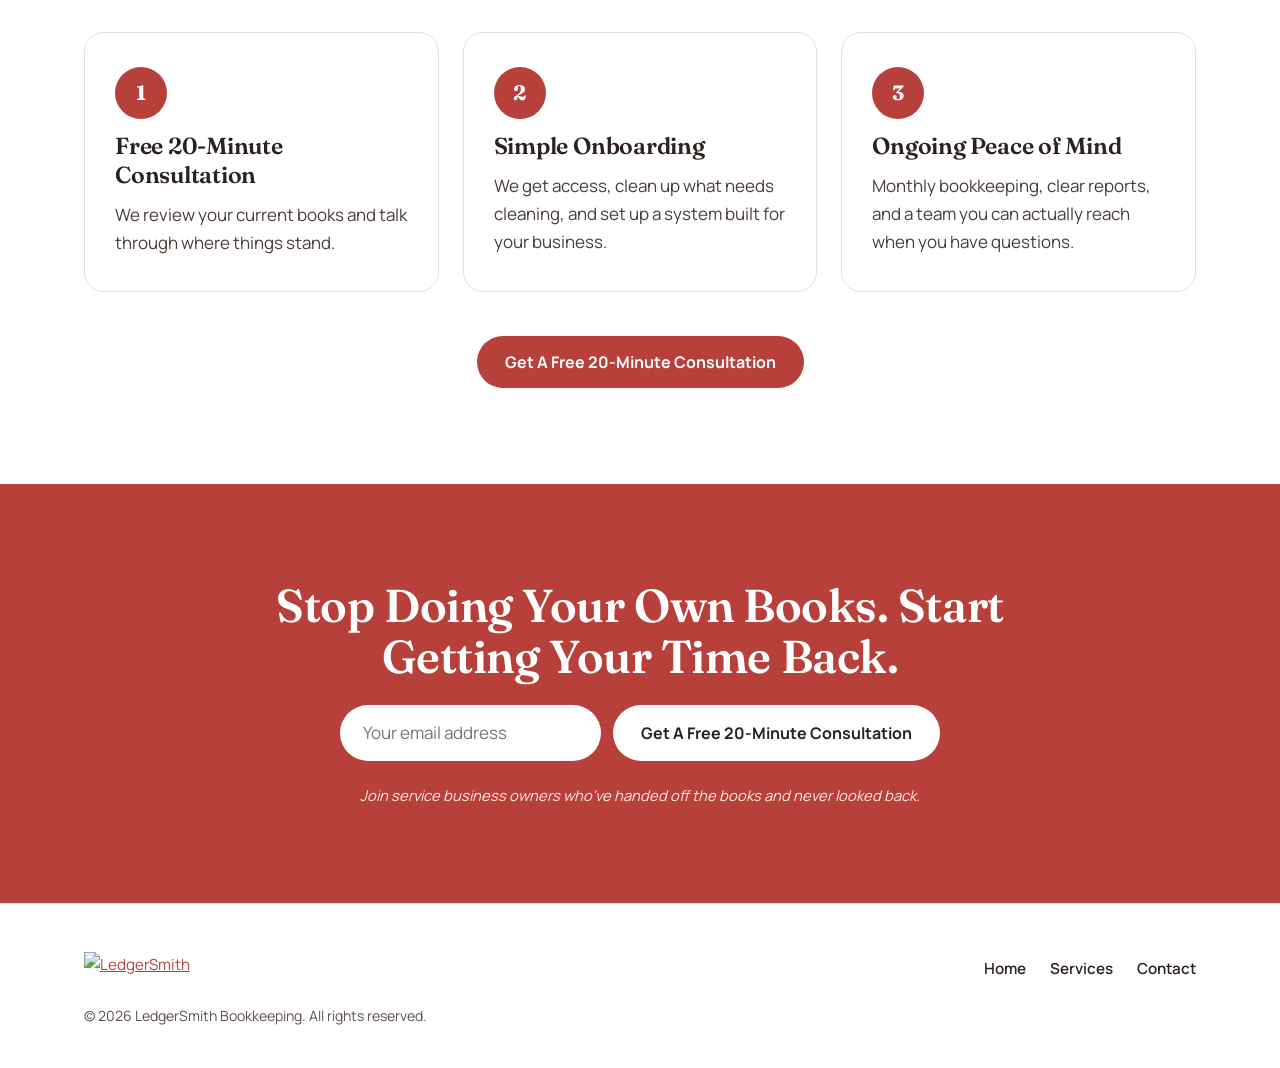
==== commit 7d58421f: "Merge pull request #16 from Count-Thrain/6-testimonials-dynamic-size Make a ..more and less feature " ====
--- a/index.html
+++ b/index.html
@@ -172,5 +172,6 @@
   </footer>
 
   <script src="/forms.js" defer></script>
+  <script src="/testimonials.js" defer></script>
 </body>
 </html>
--- a/styles.css
+++ b/styles.css
@@ -125,6 +125,42 @@
 .quote blockquote { margin: 0; font-family: var(--serif); font-size: 1.22rem; line-height: 1.5; }
 .quote figcaption { display: flex; align-items: center; gap: 14px; }
 .quote .avatar { width: 52px; height: 52px; border-radius: 50%; background: var(--sand-deep); border: 2px dashed var(--gold); flex: 0 0 auto; }
+.quote-toggle {
+  background: none; border: 0; padding: 0; margin: 0;
+  font: inherit; font-family: var(--sans); font-size: 0.95rem; font-weight: 700;
+  color: var(--red); text-decoration: underline; text-underline-offset: 3px; cursor: pointer;
+}
+.quote-toggle:hover { color: var(--red-dark); }
+.quotes { position: relative; }
+.quote { transition: background-color .25s ease; }
+.quote blockquote .quote-text, .quote figcaption { transition: filter .25s ease, opacity .25s ease; }
+
+/* The clicked card darkens and blurs; its full text opens in the panel below the row */
+.quote.is-open { background: var(--ink-soft); color: var(--sand); }
+.quote.is-open blockquote .quote-text, .quote.is-open figcaption { filter: blur(5px); opacity: 0.5; user-select: none; }
+.quote.is-open .quote-toggle, .quote-panel .quote-toggle { color: var(--gold-light); }
+.quote.is-open .quote-toggle:hover, .quote-panel .quote-toggle:hover { color: var(--white); }
+
+.quote-panel {
+  grid-column: 1 / -1; position: relative; margin: 0;
+  background: var(--ink-soft); color: var(--sand); border-radius: var(--radius);
+  padding: 40px 44px; display: grid; gap: 26px; justify-items: start;
+  animation: panel-in .25s ease;
+}
+.quote-panel[hidden] { display: none; }
+.quote-panel.has-pointer::before {
+  content: ""; position: absolute; top: -9px; left: var(--pointer);
+  width: 18px; height: 18px; background: var(--ink-soft); transform: translateX(-50%) rotate(45deg);
+}
+.quote-panel blockquote { margin: 0; font-family: var(--serif); font-size: 1.3rem; line-height: 1.6; max-width: 920px; }
+.quote-panel figcaption { display: flex; align-items: center; gap: 14px; }
+.quote-panel .avatar { width: 52px; height: 52px; border-radius: 50%; flex: 0 0 auto; background: var(--gold); color: var(--white); display: grid; place-items: center; font-weight: 700; letter-spacing: 0.04em; }
+.quote-panel .who { display: grid; line-height: 1.35; }
+.quote-panel .who strong { font-weight: 700; }
+.quote-panel .who span { font-size: 0.92rem; color: var(--sand-deep); }
+@keyframes panel-in { from { opacity: 0; transform: translateY(-6px); } to { opacity: 1; transform: none; } }
+@media (prefers-reduced-motion: reduce) { .quote-panel { animation: none; } .quote, .quote blockquote .quote-text, .quote figcaption { transition: none; } }
+@media (max-width: 640px) { .quote-panel { padding: 30px 26px; } }
 .quotes--single { grid-template-columns: 1fr; max-width: 820px; margin: 0 auto; }
 .quotes--pair { grid-template-columns: repeat(auto-fit, minmax(320px, 1fr)); max-width: 1080px; margin: 0 auto; }
 .quote .avatar--initials { border: 0; background: var(--gold); color: var(--white); display: grid; place-items: center; font-weight: 700; letter-spacing: 0.04em; }
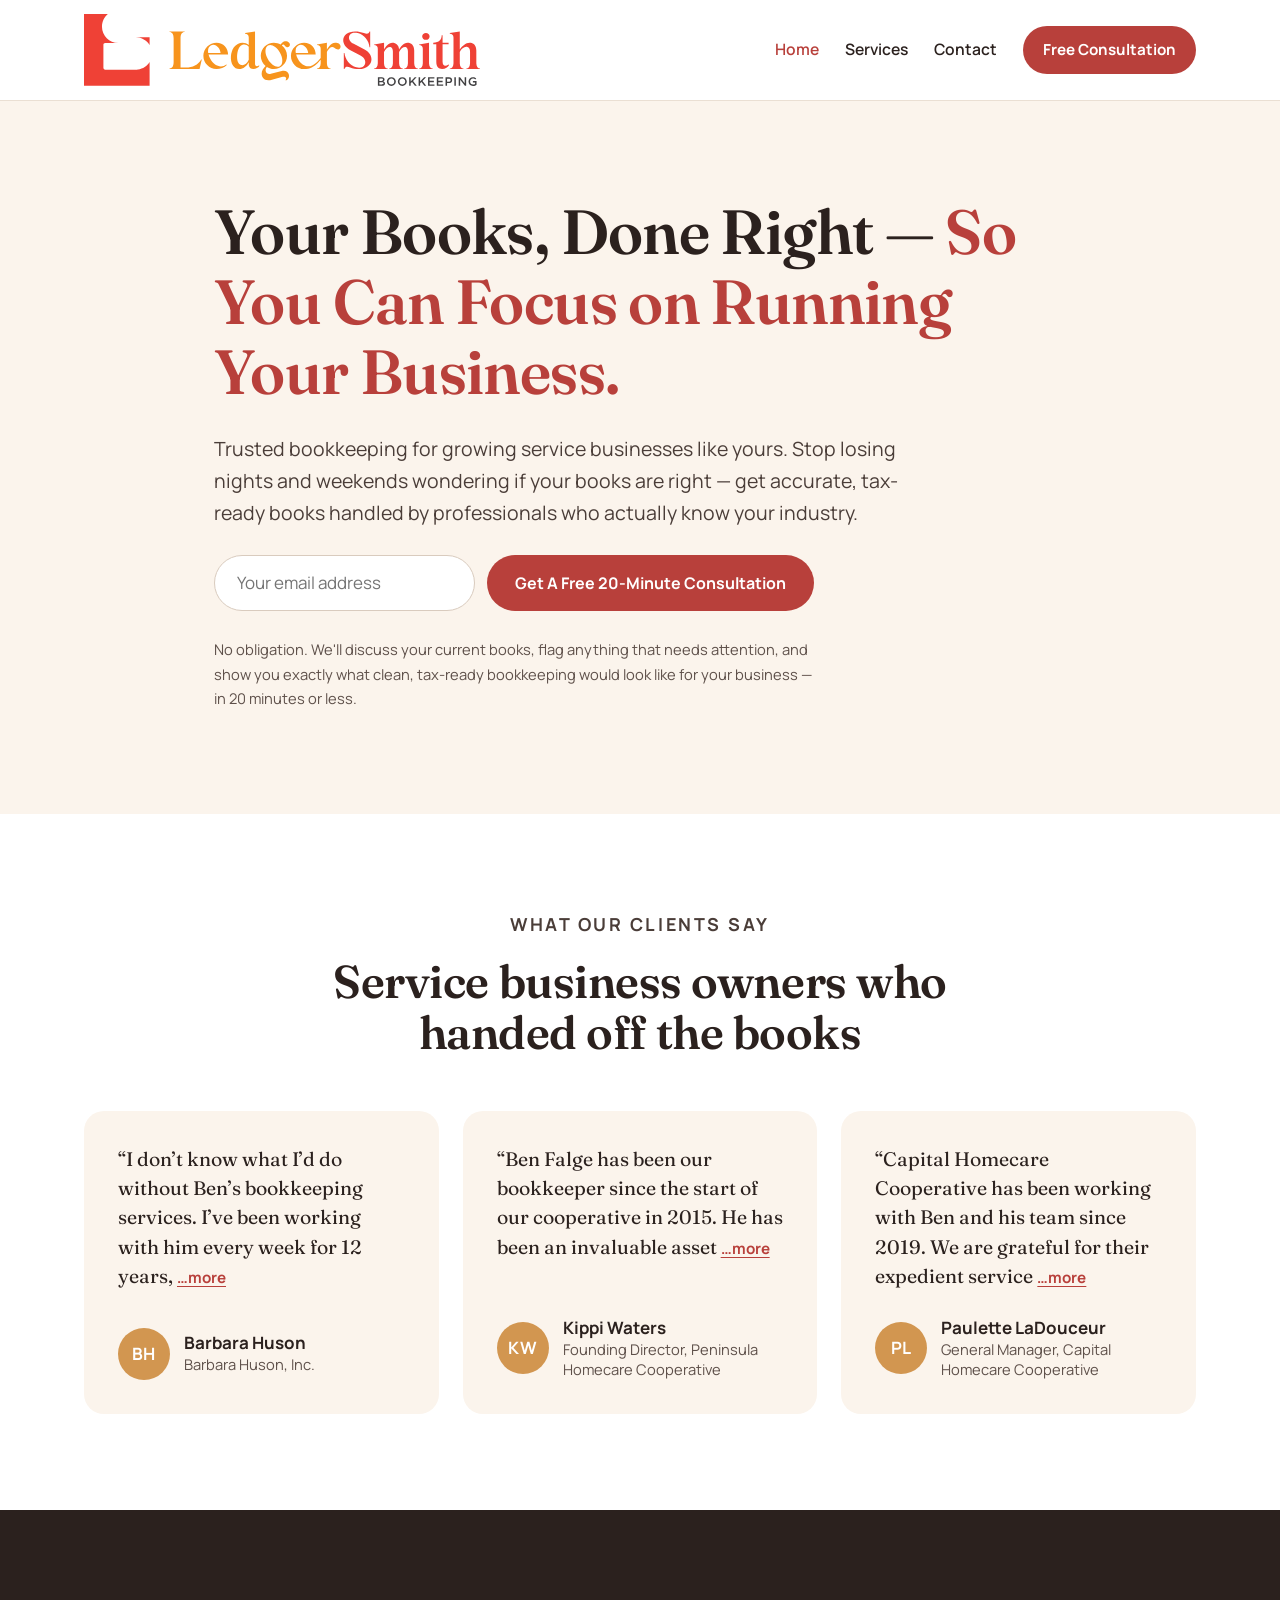
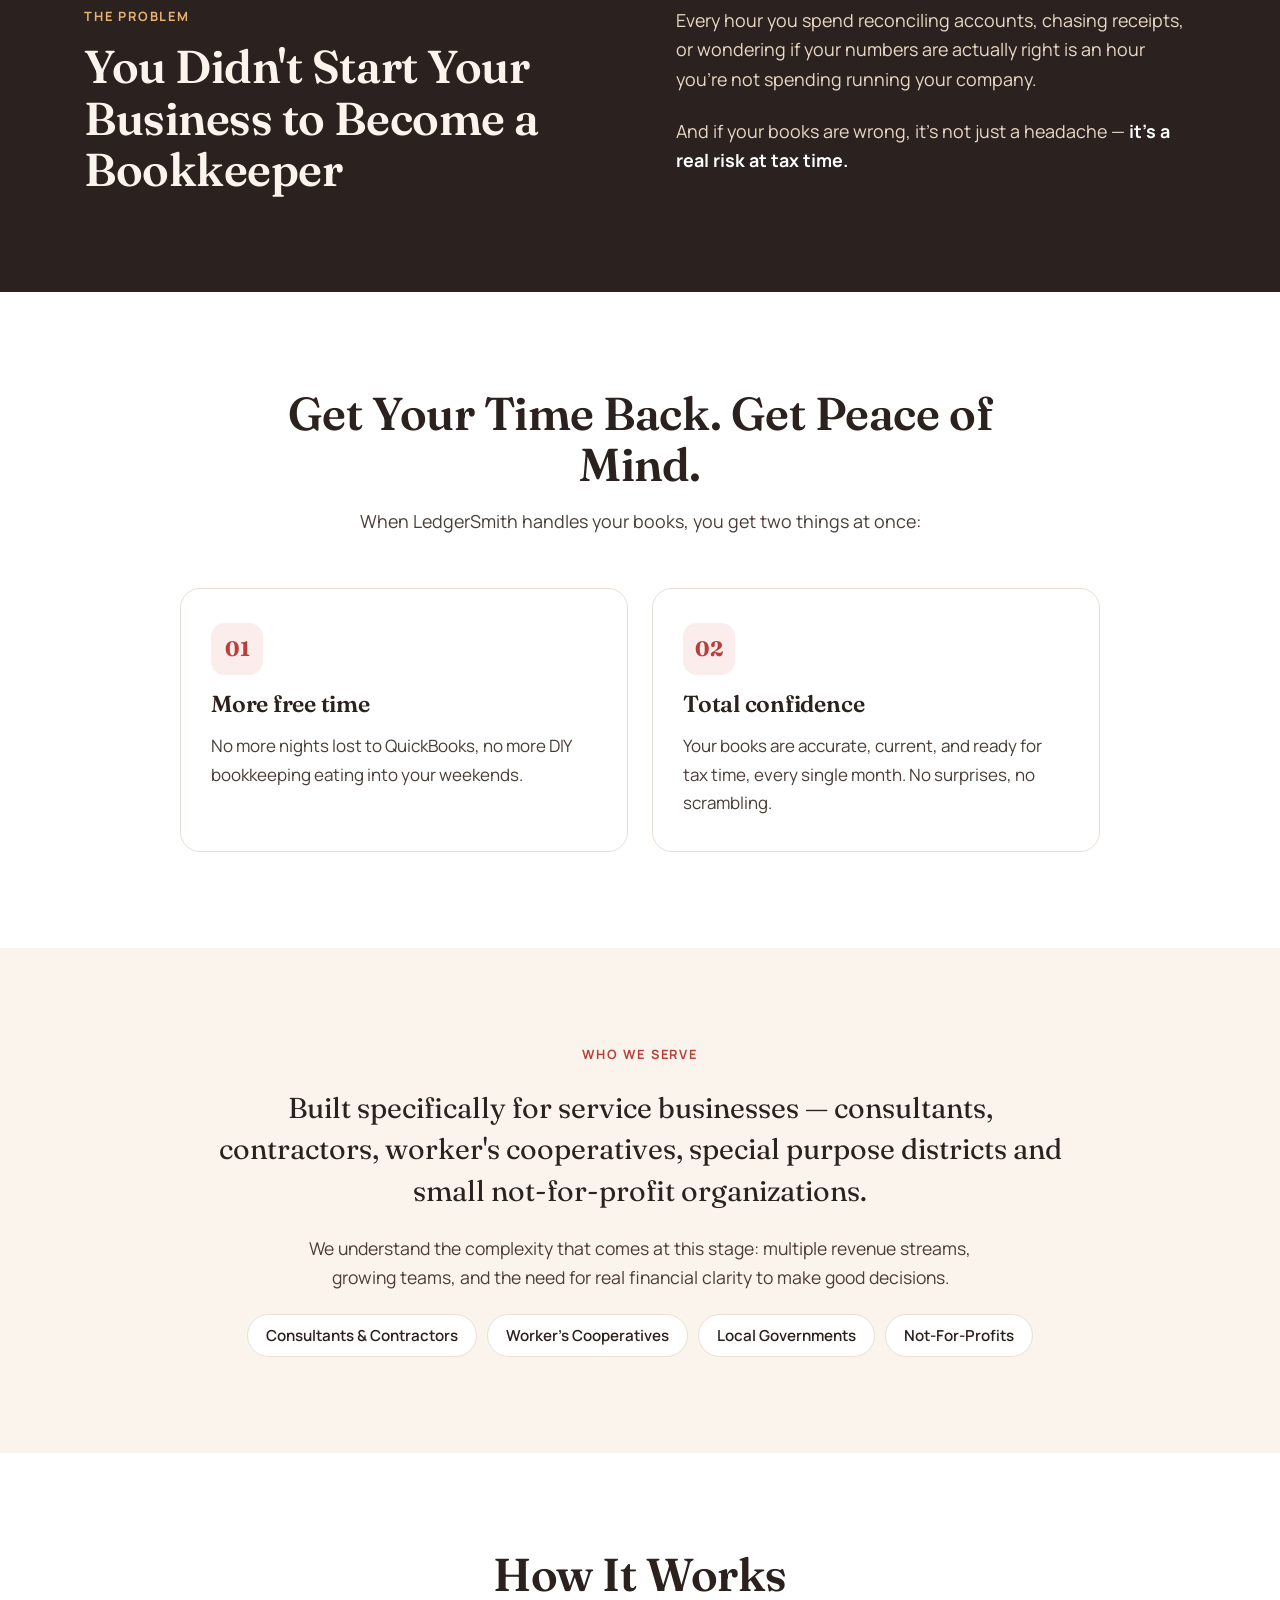
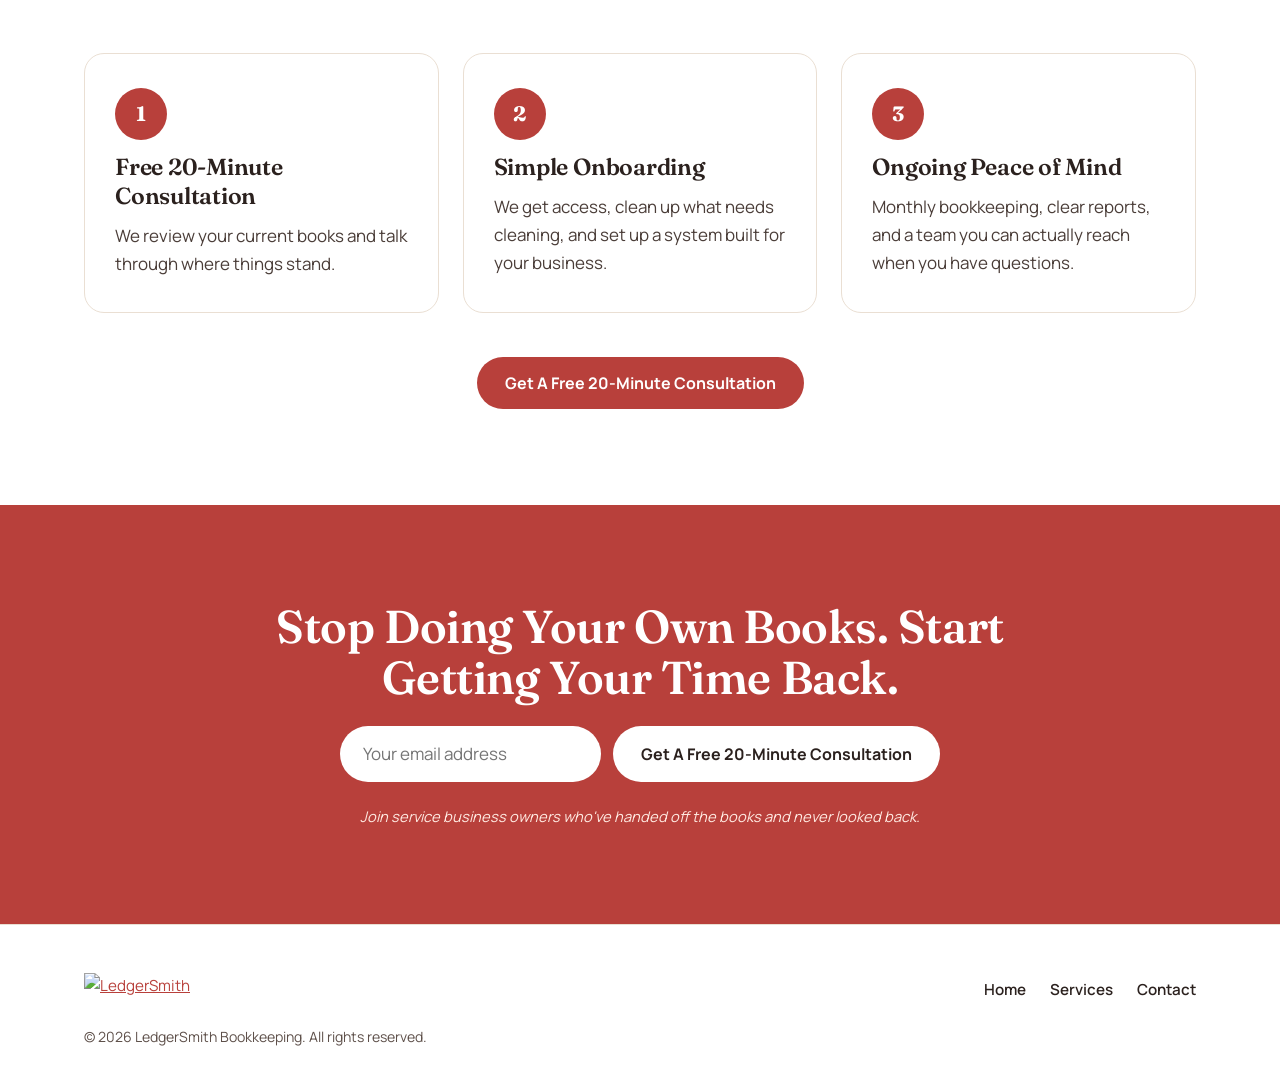
==== commit 2f7b7a1b: "Use new primary logo in header, sized so BOOKKEEPING is legible Co-Authored-By: Claude Opus 5.5 <nor" ====
--- a/index.html
+++ b/index.html
@@ -8,8 +8,8 @@
   <meta property="og:title" content="LedgerSmith Bookkeeping">
   <meta property="og:description" content="Your books, done right — so you can focus on running your business.">
   <meta property="og:image" content="/assets/ledgersmith-logo.png">
-  <link rel="icon" type="image/png" href="/assets/favicon.png">
-  <link rel="apple-touch-icon" href="/assets/apple-touch-icon.png">
+  <link rel="icon" type="image/png" href="/assets/favicon.png?v=2">
+  <link rel="apple-touch-icon" href="/assets/apple-touch-icon.png?v=2">
   <link rel="preconnect" href="https://fonts.googleapis.com">
   <link rel="preconnect" href="https://fonts.gstatic.com" crossorigin>
   <link href="https://fonts.googleapis.com/css2?family=Fraunces:opsz,wght@9..144,500;9..144,600;9..144,700&family=Manrope:wght@400;500;600;700&display=swap" rel="stylesheet">
@@ -20,7 +20,7 @@
 
   <header class="site-header">
     <div class="container">
-      <a class="logo" href="/" aria-label="LedgerSmith home"><img src="/assets/ledgersmith-logo.png" alt="LedgerSmith" width="900" height="162"></a>
+      <a class="logo" href="/" aria-label="LedgerSmith Bookkeeping home"><img src="/assets/ledgersmith-logo-primary.svg" alt="LedgerSmith Bookkeeping" width="617" height="112"></a>
       <nav class="nav" aria-label="Main">
         <a href="/" aria-current="page">Home</a>
         <a href="/services">Services</a>
@@ -36,7 +36,7 @@
       <div class="container">
         <h1>Your Books, Done Right — <span>So You Can Focus on Running Your Business.</span></h1>
         <p class="lead">Trusted bookkeeping for growing service businesses like yours. Stop losing nights and weekends wondering if your books are right — get accurate, tax-ready books handled by professionals who actually know your industry.</p>
-        <form class="capture js-form" action="https://formspree.io/f/YOUR_FORM_ID" method="POST">
+        <form class="capture js-form" action="https://formspree.io/f/xqpqqwqo" method="POST">
           <input type="hidden" name="form" value="Home – hero consultation">
           <label for="hero-email">Email address</label>
           <input id="hero-email" type="email" name="email" placeholder="Your email address" autocomplete="email" required>
@@ -147,7 +147,7 @@
     <section class="section section--red cta">
       <div class="container">
         <h2>Stop Doing Your Own Books. Start Getting Your Time Back.</h2>
-        <form class="capture capture--center js-form" action="https://formspree.io/f/YOUR_FORM_ID" method="POST">
+        <form class="capture capture--center js-form" action="https://formspree.io/f/xqpqqwqo" method="POST">
           <input type="hidden" name="form" value="Home – closing consultation">
           <label for="cta-email">Email address</label>
           <input id="cta-email" type="email" name="email" placeholder="Your email address" autocomplete="email" required>
--- a/styles.css
+++ b/styles.css
@@ -68,8 +68,11 @@
 
 /* ---------- Header ---------- */
 .site-header { background: var(--white); border-bottom: 1px solid var(--line); position: sticky; top: 0; z-index: 50; }
-.site-header .container { display: flex; align-items: center; justify-content: space-between; gap: 16px 28px; flex-wrap: wrap; padding-top: 16px; padding-bottom: 16px; }
-.logo img { height: 38px; width: auto; }
+.site-header .container { display: flex; align-items: center; justify-content: space-between; gap: 12px 28px; flex-wrap: wrap; padding-top: 14px; padding-bottom: 14px; }
+.logo { display: block; flex-shrink: 0; }
+.logo img { display: block; height: 38px; width: auto; }
+/* Header logo is large enough for the small "BOOKKEEPING" line to stay legible */
+.site-header .logo img { height: 72px; }
 .nav { display: flex; align-items: center; flex-wrap: wrap; gap: 6px 26px; font-weight: 600; font-size: 0.98rem; }
 .nav a { color: var(--ink); text-decoration: none; padding: 8px 0; }
 .nav a:hover, .nav a[aria-current="page"] { color: var(--red); }
@@ -267,6 +270,8 @@
   .capture .btn { width: 100%; }
   .nav { gap: 4px 18px; font-size: 0.92rem; }
   .logo img { height: 32px; }
+  .site-header .logo img { height: auto; width: 100%; max-width: 400px; }
+  .site-header .logo { width: 100%; }
 }
 
 .form-status:empty { display: none; }
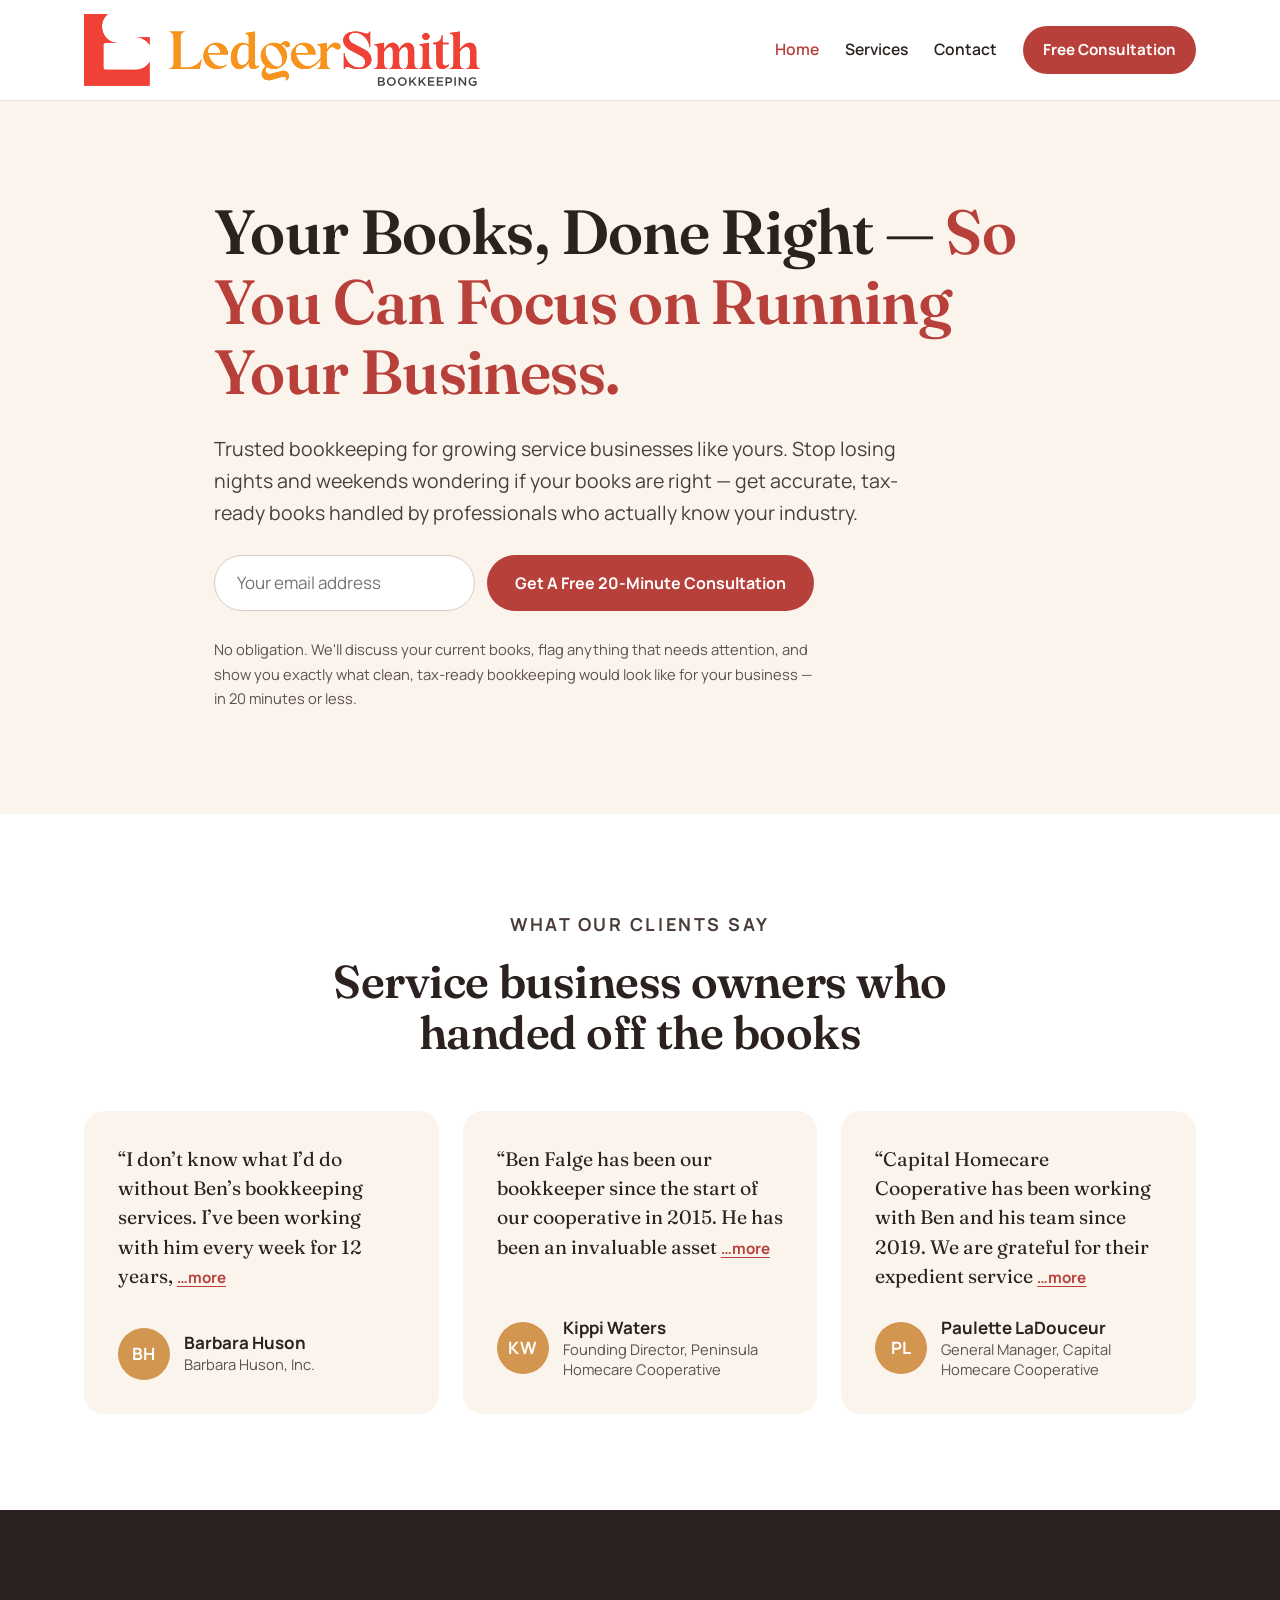
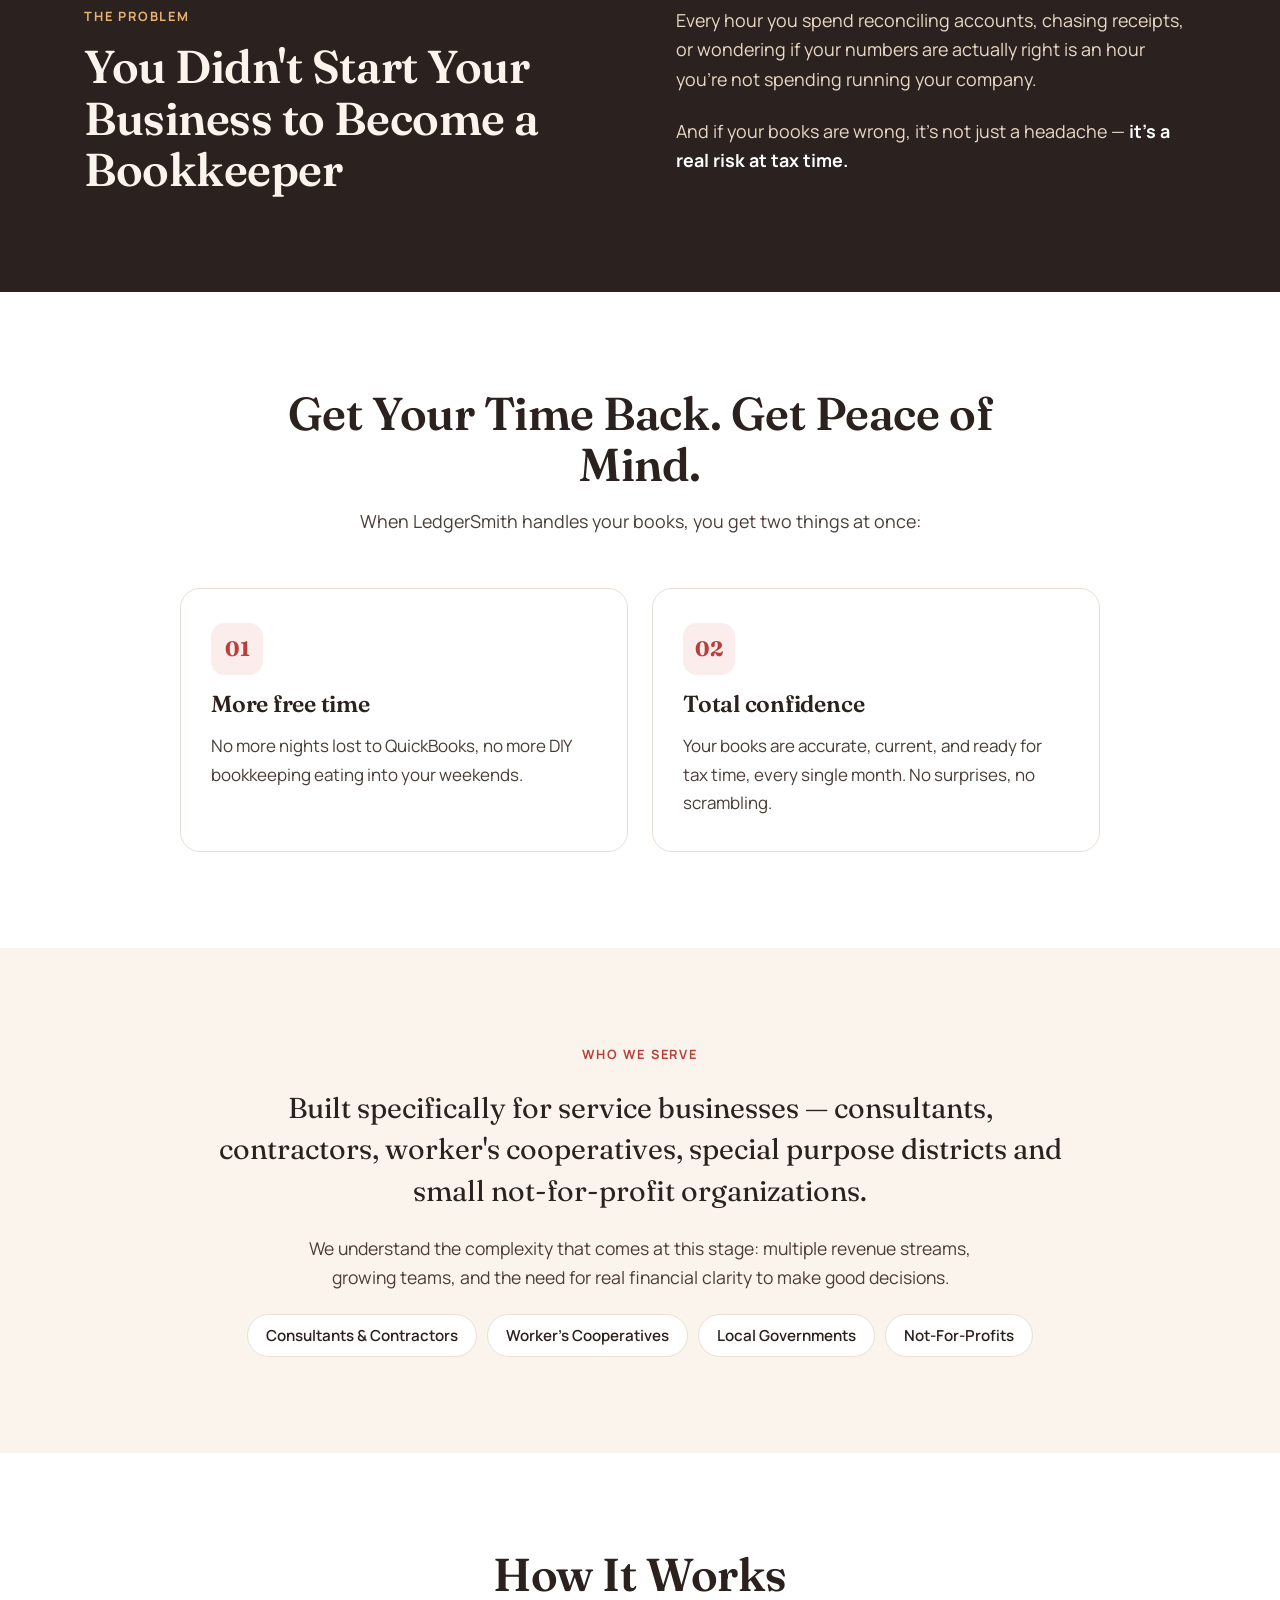
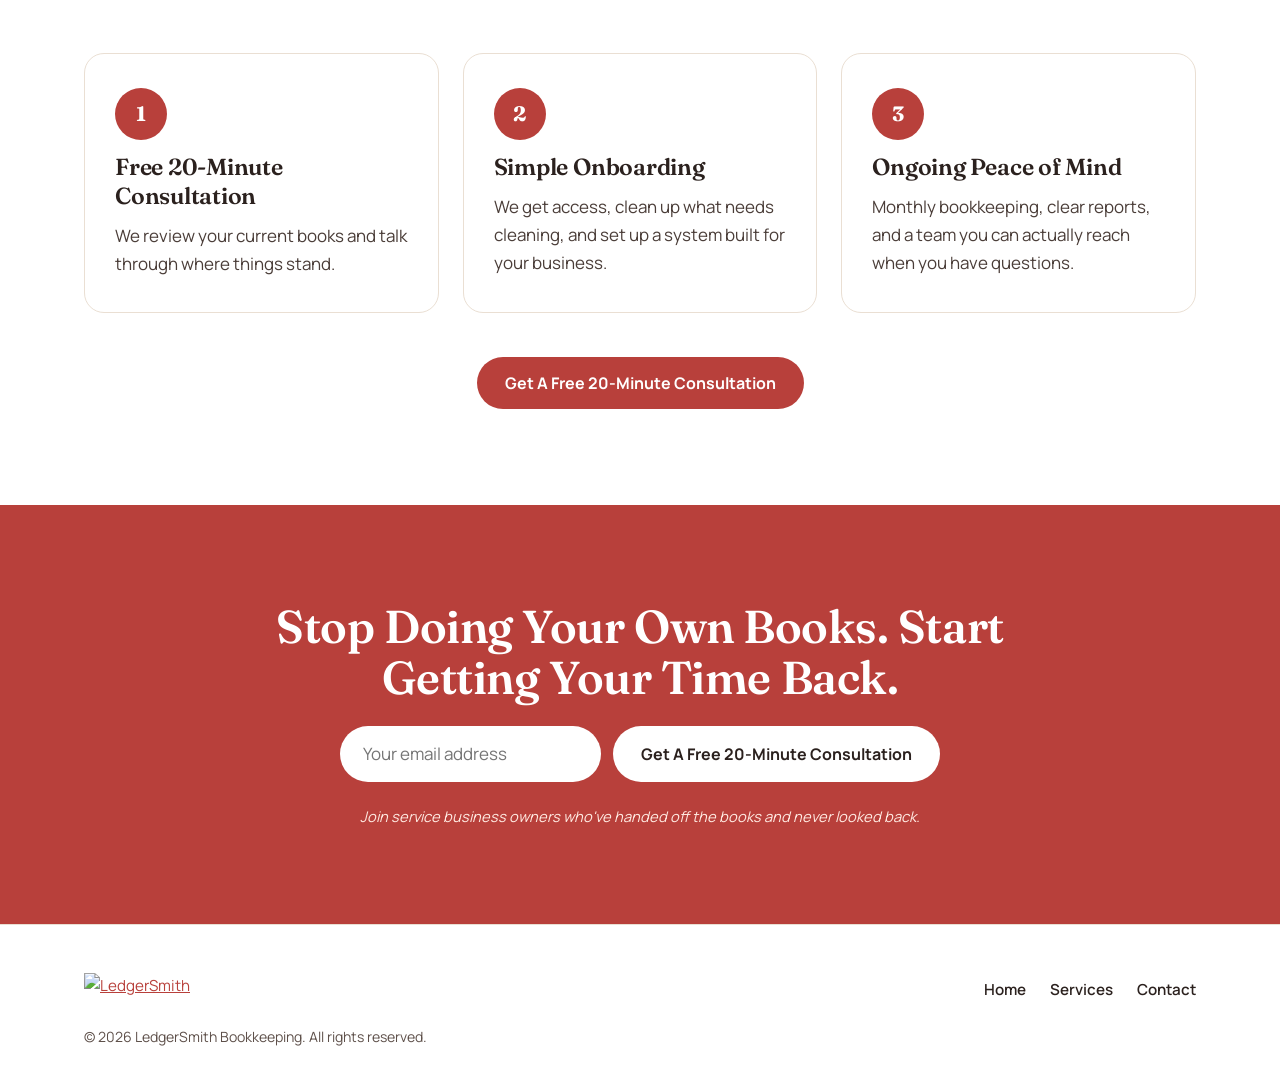
==== commit b27a0362: "Hide BOOKKEEPING line when header logo shrinks on scroll Co-Authored-By: Claude Opus 5.5 <noreply@an" ====
--- a/index.html
+++ b/index.html
@@ -20,7 +20,7 @@
 
   <header class="site-header">
     <div class="container">
-      <a class="logo" href="/" aria-label="LedgerSmith Bookkeeping home"><img src="/assets/ledgersmith-logo-primary.svg" alt="LedgerSmith Bookkeeping" width="617" height="112"></a>
+      <a class="logo" href="/" aria-label="LedgerSmith Bookkeeping home"><img class="logo-full" src="/assets/ledgersmith-logo-primary.svg" alt="LedgerSmith Bookkeeping" width="617" height="112"><img class="logo-compact" src="/assets/ledgersmith-logo-compact.svg" alt="" aria-hidden="true" width="617" height="112"></a>
       <nav class="nav" aria-label="Main">
         <a href="/" aria-current="page">Home</a>
         <a href="/services">Services</a>
@@ -172,6 +172,7 @@
   </footer>
 
   <script src="/forms.js" defer></script>
+  <script src="/header.js" defer></script>
   <script src="/testimonials.js" defer></script>
 </body>
 </html>
--- a/styles.css
+++ b/styles.css
@@ -72,7 +72,22 @@
 .logo { display: block; flex-shrink: 0; }
 .logo img { display: block; height: 38px; width: auto; }
 /* Header logo is large enough for the small "BOOKKEEPING" line to stay legible */
-.site-header .logo img { height: 72px; }
+.site-header .logo img { height: 72px; transition: height .25s ease, opacity .25s ease; }
+/* Header logo is two stacked images: the full logo on top, and underneath it the same logo
+   without the BOOKKEEPING line. Fading the top one out leaves just the tagline disappearing. */
+.site-header .logo { position: relative; }
+.site-header .logo .logo-full { position: relative; z-index: 1; }
+.site-header .logo .logo-compact { position: absolute; top: 0; left: 0; width: 100%; height: 100%; }
+.site-header .container { transition: padding .25s ease; }
+/* Once scrolled, shrink back to the compact size (desktop only; on phones the header isn't sticky) */
+@media (min-width: 641px) {
+  .site-header.is-scrolled .container { padding-top: 10px; padding-bottom: 10px; }
+  .site-header.is-scrolled .logo img { height: 38px; }
+  .site-header.is-scrolled .logo .logo-full { opacity: 0; }
+}
+@media (prefers-reduced-motion: reduce) {
+  .site-header .logo img, .site-header .container { transition: none; }
+}
 .nav { display: flex; align-items: center; flex-wrap: wrap; gap: 6px 26px; font-weight: 600; font-size: 0.98rem; }
 .nav a { color: var(--ink); text-decoration: none; padding: 8px 0; }
 .nav a:hover, .nav a[aria-current="page"] { color: var(--red); }
